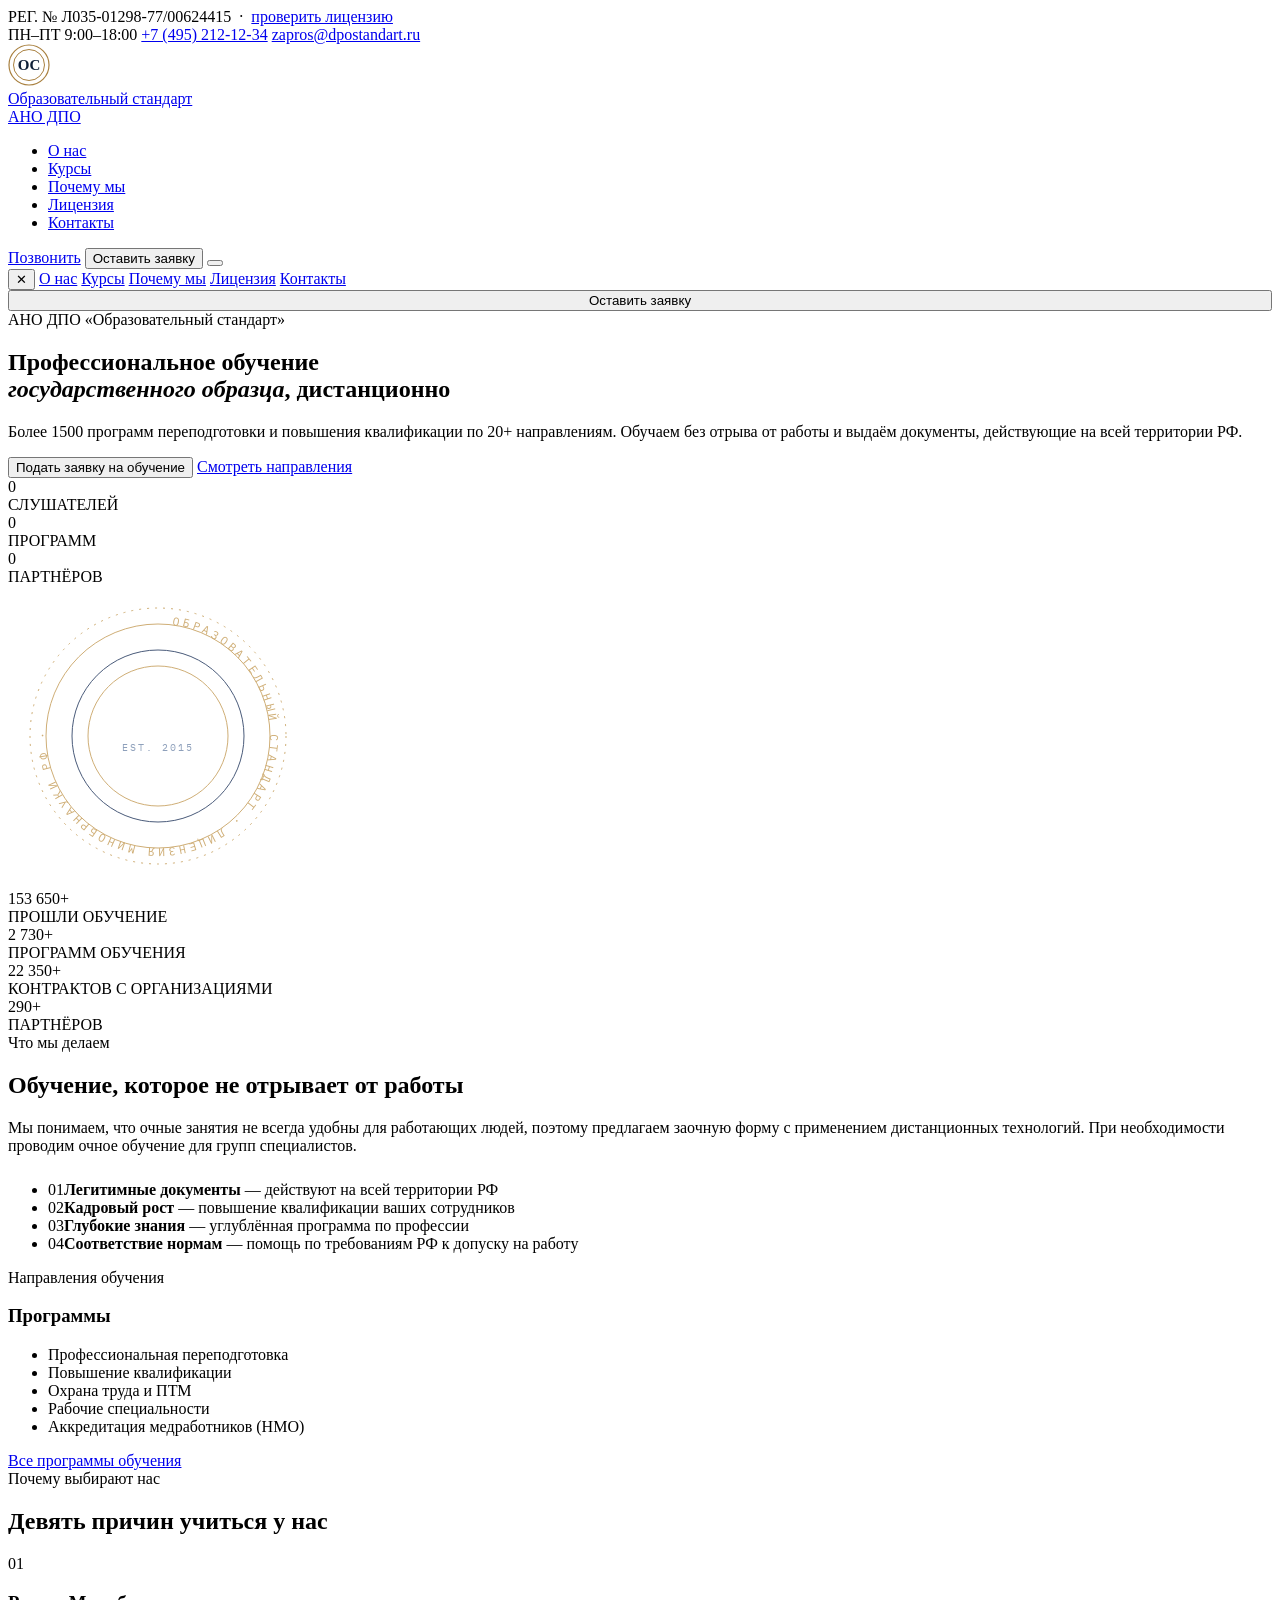
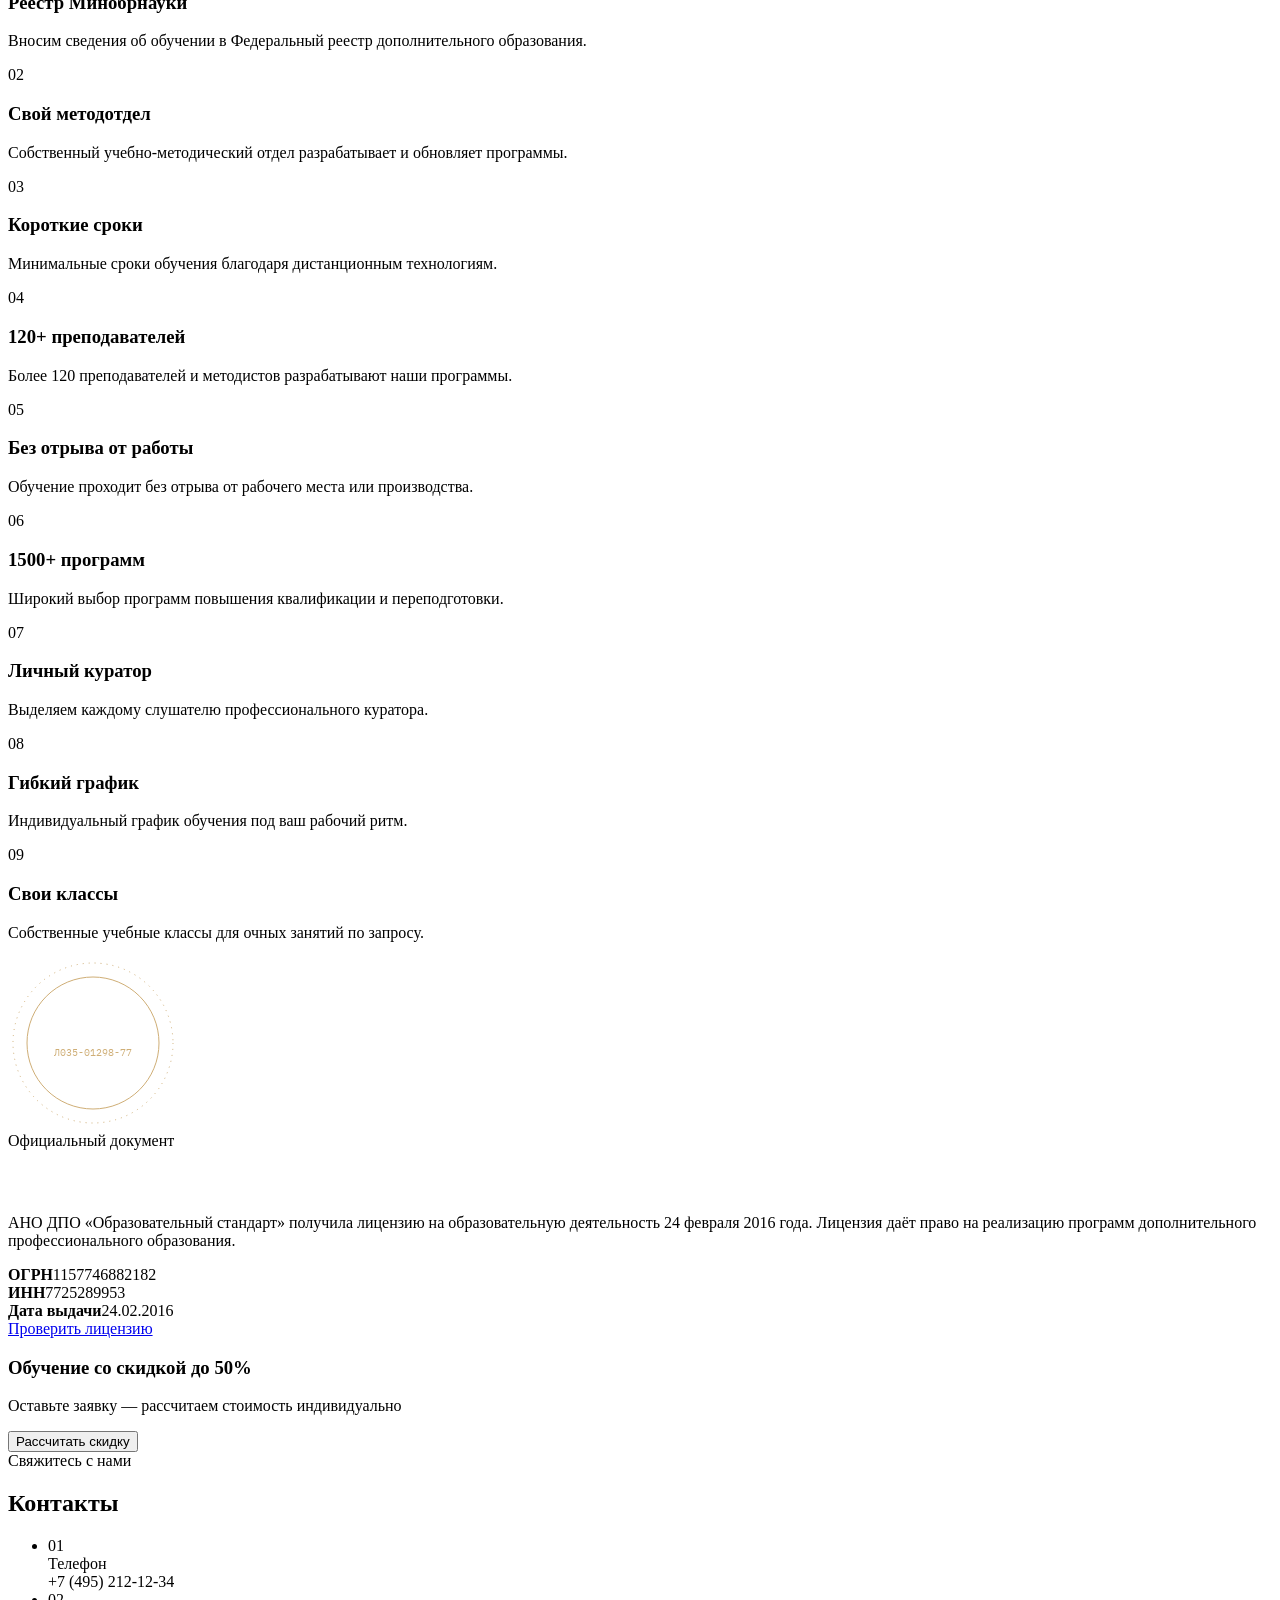
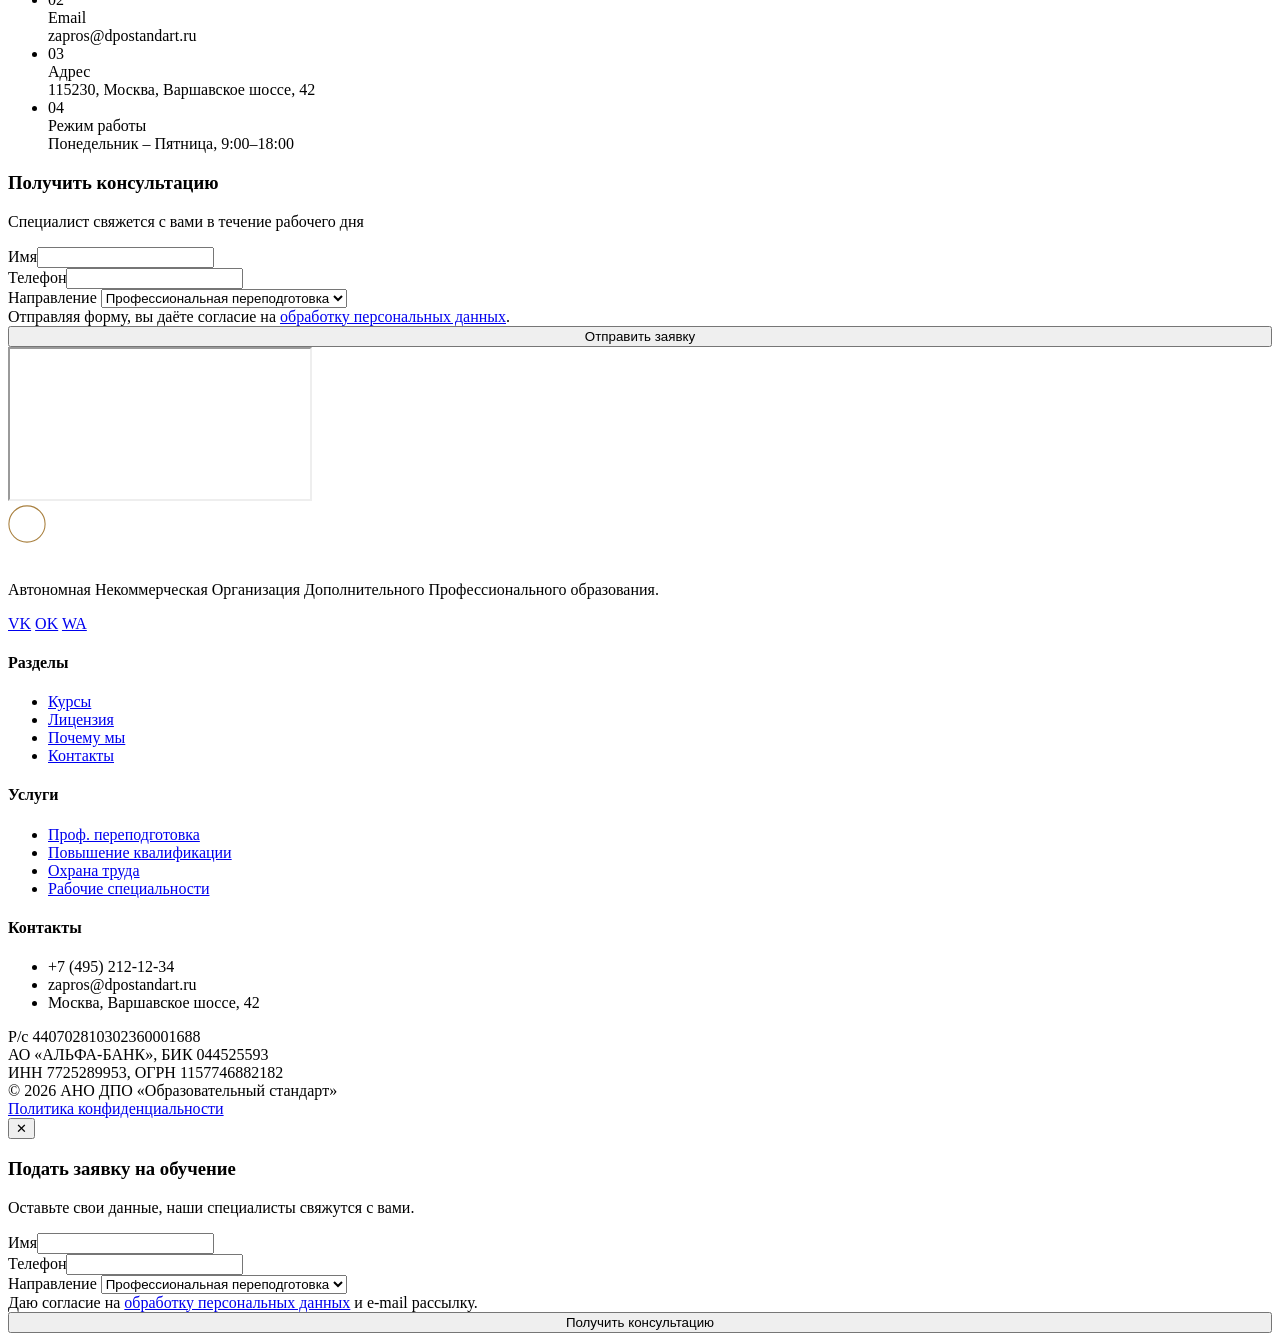
==== index.html @ c9ca4de6 "ну так на вайбике накидал" ====
<!DOCTYPE html>
<html lang="ru">
<head>
<meta charset="UTF-8">
<meta name="viewport" content="width=device-width, initial-scale=1.0">
<title>АНО ДПО «Образовательный стандарт» — дистанционное обучение</title>
<link rel="preconnect" href="https://fonts.googleapis.com">
<link rel="preconnect" href="https://fonts.gstatic.com" crossorigin>
<link href="https://fonts.googleapis.com/css2?family=Fraunces:opsz,wght@9..144,400;9..144,500;9..144,600;9..144,700&family=IBM+Plex+Sans:wght@400;500;600;700&family=IBM+Plex+Mono:wght@400;500&display=swap" rel="stylesheet">
<link rel="stylesheet" href="assets/css/style.css">
</head>
<body>

<div class="topbar">
  <div class="container">
    <div>РЕГ. № Л035-01298-77/00624415 &nbsp;·&nbsp; <a href="#license">проверить лицензию</a></div>
    <div class="contacts">
      <span>ПН–ПТ 9:00–18:00</span>
      <a href="tel:+74952121234">+7 (495) 212-12-34</a>
      <a href="mailto:zapros@dpostandart.ru">zapros@dpostandart.ru</a>
    </div>
  </div>
</div>

<header class="main" id="siteHeader">
  <div class="container">
    <a href="index.html" class="logo">
      <svg class="logo-mark" width="42" height="42" viewBox="0 0 42 42" fill="none">
        <circle cx="21" cy="21" r="20" stroke="#a9803f" stroke-width="1.2"/>
        <circle cx="21" cy="21" r="15.5" stroke="#a9803f" stroke-width="1"/>
        <text x="21" y="26" text-anchor="middle" font-family="Fraunces, serif" font-size="15" fill="#0f2038" font-weight="600">ОС</text>
      </svg>
      <div class="logo-text">
        <div class="name">Образовательный стандарт</div>
        <div class="sub">АНО ДПО</div>
      </div>
    </a>
    <nav class="primary">
      <ul>
        <li><a href="index.html#about">О нас</a></li>
        <li><a href="courses.html">Курсы</a></li>
        <li><a href="index.html#why">Почему мы</a></li>
        <li><a href="index.html#license">Лицензия</a></li>
        <li><a href="index.html#contacts">Контакты</a></li>
      </ul>
    </nav>
    <div class="cta">
      <a href="tel:+74952121234" class="btn btn-ghost btn-sm">Позвонить</a>
      <button class="btn btn-gold btn-sm" onclick="openModal()">Оставить заявку</button>
      <button class="burger" id="burger" aria-label="Открыть меню"><span></span></button>
    </div>
  </div>
</header>

<div class="scrim" id="scrim"></div>
<nav class="mobile-nav" id="mobileNav">
  <button class="mn-close" id="mnClose" aria-label="Закрыть меню">✕</button>
  <a href="index.html#about">О нас</a>
  <a href="courses.html">Курсы</a>
  <a href="index.html#why">Почему мы</a>
  <a href="index.html#license">Лицензия</a>
  <a href="index.html#contacts">Контакты</a>
  <button class="btn btn-gold mn-cta" onclick="openModal()" style="width:100%;">Оставить заявку</button>
</nav>

<section class="hero" id="top">
  <div class="hero-grid-lines"></div>
  <div class="container">
    <div class="reveal in">
      <span class="eyebrow" style="color:var(--gold-light);">АНО ДПО «Образовательный стандарт»</span>
      <h1>Профессиональное обучение<br><em>государственного образца</em>, дистанционно</h1>
      <p class="lead">Более 1500 программ переподготовки и повышения квалификации по 20+ направлениям. Обучаем без отрыва от работы и выдаём документы, действующие на всей территории РФ.</p>
      <div class="btn-row">
        <button class="btn btn-gold" onclick="openModal()">Подать заявку на обучение</button>
        <a href="courses.html" class="btn btn-outline">Смотреть направления</a>
      </div>
      <div class="hero-meta">
        <div><div class="n" data-count="153650">0</div><div class="l">СЛУШАТЕЛЕЙ</div></div>
        <div><div class="n" data-count="2730">0</div><div class="l">ПРОГРАММ</div></div>
        <div><div class="n" data-count="290">0</div><div class="l">ПАРТНЁРОВ</div></div>
      </div>
    </div>
    <div class="seal-wrap reveal d2 in">
      <svg width="300" height="300" viewBox="0 0 300 300" fill="none">
        <g class="seal-rotate" style="transform-origin:150px 150px;">
          <circle cx="150" cy="150" r="128" stroke="#cfae76" stroke-width="1" stroke-dasharray="2 6"/>
          <circle cx="150" cy="150" r="112" stroke="#cfae76" stroke-width="1"/>
          <path id="circlePath" d="M 150,38 A 112,112 0 1 1 149.9,38" fill="none"/>
          <text font-family="IBM Plex Mono, monospace" font-size="11.5" letter-spacing="3" fill="#cfae76">
            <textPath href="#circlePath" startOffset="2%">ОБРАЗОВАТЕЛЬНЫЙ СТАНДАРТ · ЛИЦЕНЗИЯ МИНОБРНАУКИ РФ ·</textPath>
          </text>
        </g>
        <circle cx="150" cy="150" r="86" stroke="#4a5b7a" stroke-width="1"/>
        <circle cx="150" cy="150" r="70" fill="rgba(255,255,255,0.03)" stroke="#cfae76" stroke-width="1"/>
        <text x="150" y="140" text-anchor="middle" font-family="Fraunces, serif" font-size="30" fill="#fff" font-weight="500">ОС</text>
        <text x="150" y="165" text-anchor="middle" font-family="IBM Plex Mono, monospace" font-size="10" letter-spacing="2" fill="#8ea0bb">EST. 2015</text>
      </svg>
    </div>
  </div>
</section>

<section class="stats">
  <div class="container">
    <div class="stat reveal in"><div class="num">153 650+</div><div class="label">ПРОШЛИ ОБУЧЕНИЕ</div></div>
    <div class="stat reveal d1 in"><div class="num">2 730+</div><div class="label">ПРОГРАММ ОБУЧЕНИЯ</div></div>
    <div class="stat reveal d2 in"><div class="num">22 350+</div><div class="label">КОНТРАКТОВ С ОРГАНИЗАЦИЯМИ</div></div>
    <div class="stat reveal d3 in"><div class="num">290+</div><div class="label">ПАРТНЁРОВ</div></div>
  </div>
</section>

<section id="about" class="bg-white">
  <div class="container about-grid">
    <div class="reveal">
      <span class="eyebrow">Что мы делаем</span>
      <h2>Обучение, которое не отрывает от работы</h2>
      <p style="margin-bottom:26px;">Мы понимаем, что очные занятия не всегда удобны для работающих людей, поэтому предлагаем заочную форму с применением дистанционных технологий. При необходимости проводим очное обучение для групп специалистов.</p>
      <ul class="clause-list">
        <li><span class="roman">01</span><span class="body"><b>Легитимные документы</b> — действуют на всей территории РФ</span></li>
        <li><span class="roman">02</span><span class="body"><b>Кадровый рост</b> — повышение квалификации ваших сотрудников</span></li>
        <li><span class="roman">03</span><span class="body"><b>Глубокие знания</b> — углублённая программа по профессии</span></li>
        <li><span class="roman">04</span><span class="body"><b>Соответствие нормам</b> — помощь по требованиям РФ к допуску на работу</span></li>
      </ul>
    </div>
    <div class="doc-panel reveal d2">
      <span class="eyebrow" style="color:var(--gold-light);">Направления обучения</span>
      <h3>Программы</h3>
      <ul>
        <li><span class="dot"></span>Профессиональная переподготовка</li>
        <li><span class="dot"></span>Повышение квалификации</li>
        <li><span class="dot"></span>Охрана труда и ПТМ</li>
        <li><span class="dot"></span>Рабочие специальности</li>
        <li><span class="dot"></span>Аккредитация медработников (НМО)</li>
      </ul>
      <a href="courses.html" class="btn btn-gold" style="margin-top:24px; width:100%;">Все программы обучения</a>
    </div>
  </div>
</section>

<section id="why">
  <div class="container">
    <div class="section-head center reveal">
      <span class="eyebrow">Почему выбирают нас</span>
      <h2>Девять причин учиться у нас</h2>
    </div>
    <div class="why-grid reveal">
      <div class="why-card"><span class="why-num">01</span><h3>Реестр Минобрнауки</h3><p>Вносим сведения об обучении в Федеральный реестр дополнительного образования.</p></div>
      <div class="why-card"><span class="why-num">02</span><h3>Свой методотдел</h3><p>Собственный учебно-методический отдел разрабатывает и обновляет программы.</p></div>
      <div class="why-card"><span class="why-num">03</span><h3>Короткие сроки</h3><p>Минимальные сроки обучения благодаря дистанционным технологиям.</p></div>
      <div class="why-card"><span class="why-num">04</span><h3>120+ преподавателей</h3><p>Более 120 преподавателей и методистов разрабатывают наши программы.</p></div>
      <div class="why-card"><span class="why-num">05</span><h3>Без отрыва от работы</h3><p>Обучение проходит без отрыва от рабочего места или производства.</p></div>
      <div class="why-card"><span class="why-num">06</span><h3>1500+ программ</h3><p>Широкий выбор программ повышения квалификации и переподготовки.</p></div>
      <div class="why-card"><span class="why-num">07</span><h3>Личный куратор</h3><p>Выделяем каждому слушателю профессионального куратора.</p></div>
      <div class="why-card"><span class="why-num">08</span><h3>Гибкий график</h3><p>Индивидуальный график обучения под ваш рабочий ритм.</p></div>
      <div class="why-card"><span class="why-num">09</span><h3>Свои классы</h3><p>Собственные учебные классы для очных занятий по запросу.</p></div>
    </div>
  </div>
</section>

<section id="license" class="bg-white">
  <div class="container">
    <div class="license reveal">
      <div class="seal-box">
        <svg width="170" height="170" viewBox="0 0 170 170" fill="none">
          <circle cx="85" cy="85" r="80" stroke="#cfae76" stroke-width="1" stroke-dasharray="1 5"/>
          <circle cx="85" cy="85" r="66" stroke="#cfae76" stroke-width="1"/>
          <text x="85" y="78" text-anchor="middle" font-family="Fraunces, serif" font-size="15" fill="#fff" font-weight="600">ЛИЦЕНЗИЯ</text>
          <text x="85" y="98" text-anchor="middle" font-family="IBM Plex Mono, monospace" font-size="10" fill="#cfae76">Л035-01298-77</text>
        </svg>
      </div>
      <div class="content">
        <span class="eyebrow" style="color:var(--gold-light);">Официальный документ</span>
        <h3 style="color:#fff; margin-bottom:14px; font-size:22px;">Лицензия на образовательную деятельность</h3>
        <p>АНО ДПО «Образовательный стандарт» получила лицензию на образовательную деятельность 24 февраля 2016 года. Лицензия даёт право на реализацию программ дополнительного профессионального образования.</p>
        <div class="meta-row">
          <div><b>ОГРН</b>1157746882182</div>
          <div><b>ИНН</b>7725289953</div>
          <div><b>Дата выдачи</b>24.02.2016</div>
        </div>
        <a href="https://islod.obrnadzor.gov.ru/rlic/details/6f1afa6c-57e4-0ff2-07a7-035ccf751e26/" target="_blank" class="btn btn-gold">Проверить лицензию</a>
      </div>
    </div>
  </div>
</section>

<section class="cta-band" style="padding:0;">
  <div class="container reveal">
    <div>
      <h3>Обучение со скидкой до 50%</h3>
      <p>Оставьте заявку — рассчитаем стоимость индивидуально</p>
    </div>
    <button class="btn btn-gold" onclick="openModal()">Рассчитать скидку</button>
  </div>
</section>

<section id="contacts">
  <div class="container">
    <div class="section-head reveal">
      <span class="eyebrow">Свяжитесь с нами</span>
      <h2>Контакты</h2>
    </div>
    <div class="contact-grid">
      <div class="reveal">
        <ul class="contact-list">
          <li><div class="ic">01</div><div><div class="t">Телефон</div><div class="v">+7 (495) 212-12-34</div></div></li>
          <li><div class="ic">02</div><div><div class="t">Email</div><div class="v">zapros@dpostandart.ru</div></div></li>
          <li><div class="ic">03</div><div><div class="t">Адрес</div><div class="v">115230, Москва, Варшавское шоссе, 42</div></div></li>
          <li><div class="ic">04</div><div><div class="t">Режим работы</div><div class="v">Понедельник – Пятница, 9:00–18:00</div></div></li>
        </ul>
        <div class="form-card">
          <h3>Получить консультацию</h3>
          <p>Специалист свяжется с вами в течение рабочего дня</p>
          <form onsubmit="event.preventDefault(); alert('Заявка отправлена. Мы свяжемся с вами в ближайшее время!'); this.reset();">
            <div class="field"><label>Имя</label><input type="text" required></div>
            <div class="field"><label>Телефон</label><input type="tel" required></div>
            <div class="field"><label>Направление</label>
              <select>
                <option>Профессиональная переподготовка</option>
                <option>Повышение квалификации</option>
                <option>НМО</option>
                <option>Охрана труда и ПТМ</option>
                <option>Рабочие специальности</option>
                <option>Иное</option>
              </select>
            </div>
            <div class="consent">Отправляя форму, вы даёте согласие на <a href="#">обработку персональных данных</a>.</div>
            <button type="submit" class="btn btn-gold" style="width:100%;">Отправить заявку</button>
          </form>
        </div>
      </div>
      <div class="map-box reveal d2">
        <iframe src="https://yandex.ru/map-widget/v1/?z=12&ol=biz&oid=84021725956" loading="lazy"></iframe>
      </div>
    </div>
  </div>
</section>

<footer>
  <div class="container">
    <div class="footer-grid">
      <div class="footer-brand">
        <div class="logo">
          <svg width="38" height="38" viewBox="0 0 42 42" fill="none">
            <circle cx="21" cy="21" r="20" stroke="#a9803f" stroke-width="1.2"/>
            <text x="21" y="26" text-anchor="middle" font-family="Fraunces, serif" font-size="15" fill="#fff" font-weight="600">ОС</text>
          </svg>
          <div class="logo-text"><div class="name" style="color:#fff;">Образовательный стандарт</div></div>
        </div>
        <p>Автономная Некоммерческая Организация Дополнительного Профессионального образования.</p>
        <div class="socials">
          <a href="#" title="ВКонтакте">VK</a>
          <a href="#" title="Одноклассники">OK</a>
          <a href="#" title="WhatsApp">WA</a>
        </div>
      </div>
      <div>
        <h4>Разделы</h4>
        <ul>
          <li><a href="courses.html">Курсы</a></li>
          <li><a href="index.html#license">Лицензия</a></li>
          <li><a href="index.html#why">Почему мы</a></li>
          <li><a href="index.html#contacts">Контакты</a></li>
        </ul>
      </div>
      <div>
        <h4>Услуги</h4>
        <ul>
          <li><a href="courses.html">Проф. переподготовка</a></li>
          <li><a href="courses.html">Повышение квалификации</a></li>
          <li><a href="courses.html">Охрана труда</a></li>
          <li><a href="courses.html">Рабочие специальности</a></li>
        </ul>
      </div>
      <div>
        <h4>Контакты</h4>
        <ul>
          <li>+7 (495) 212-12-34</li>
          <li>zapros@dpostandart.ru</li>
          <li>Москва, Варшавское шоссе, 42</li>
        </ul>
        <div class="footer-legal">Р/с 440702810302360001688<br>АО «АЛЬФА-БАНК», БИК 044525593<br>ИНН 7725289953, ОГРН 1157746882182</div>
      </div>
    </div>
    <div class="footer-bottom">
      <div>© 2026 АНО ДПО «Образовательный стандарт»</div>
      <div><a href="#">Политика конфиденциальности</a></div>
    </div>
  </div>
</footer>

<div class="modal-overlay" id="modalOverlay">
  <div class="modal">
    <button class="close" onclick="closeModal()">✕</button>
    <h3>Подать заявку на обучение</h3>
    <p class="desc">Оставьте свои данные, наши специалисты свяжутся с вами.</p>
    <form onsubmit="event.preventDefault(); alert('Спасибо! Заявка отправлена.'); closeModal(); this.reset();">
      <div class="field"><label>Имя</label><input type="text" required></div>
      <div class="field"><label>Телефон</label><input type="tel" required></div>
      <div class="field"><label>Направление</label>
        <select>
          <option>Профессиональная переподготовка</option>
          <option>Повышение квалификации</option>
          <option>НМО</option>
          <option>Охрана труда и ПТМ</option>
          <option>Рабочие специальности</option>
          <option>Иное</option>
        </select>
      </div>
      <div class="consent">Даю согласие на <a href="#">обработку персональных данных</a> и e-mail рассылку.</div>
      <button type="submit" class="btn btn-gold" style="width:100%;">Получить консультацию</button>
    </form>
  </div>
</div>

<script src="assets/js/main.js"></script>
</body>
</html>
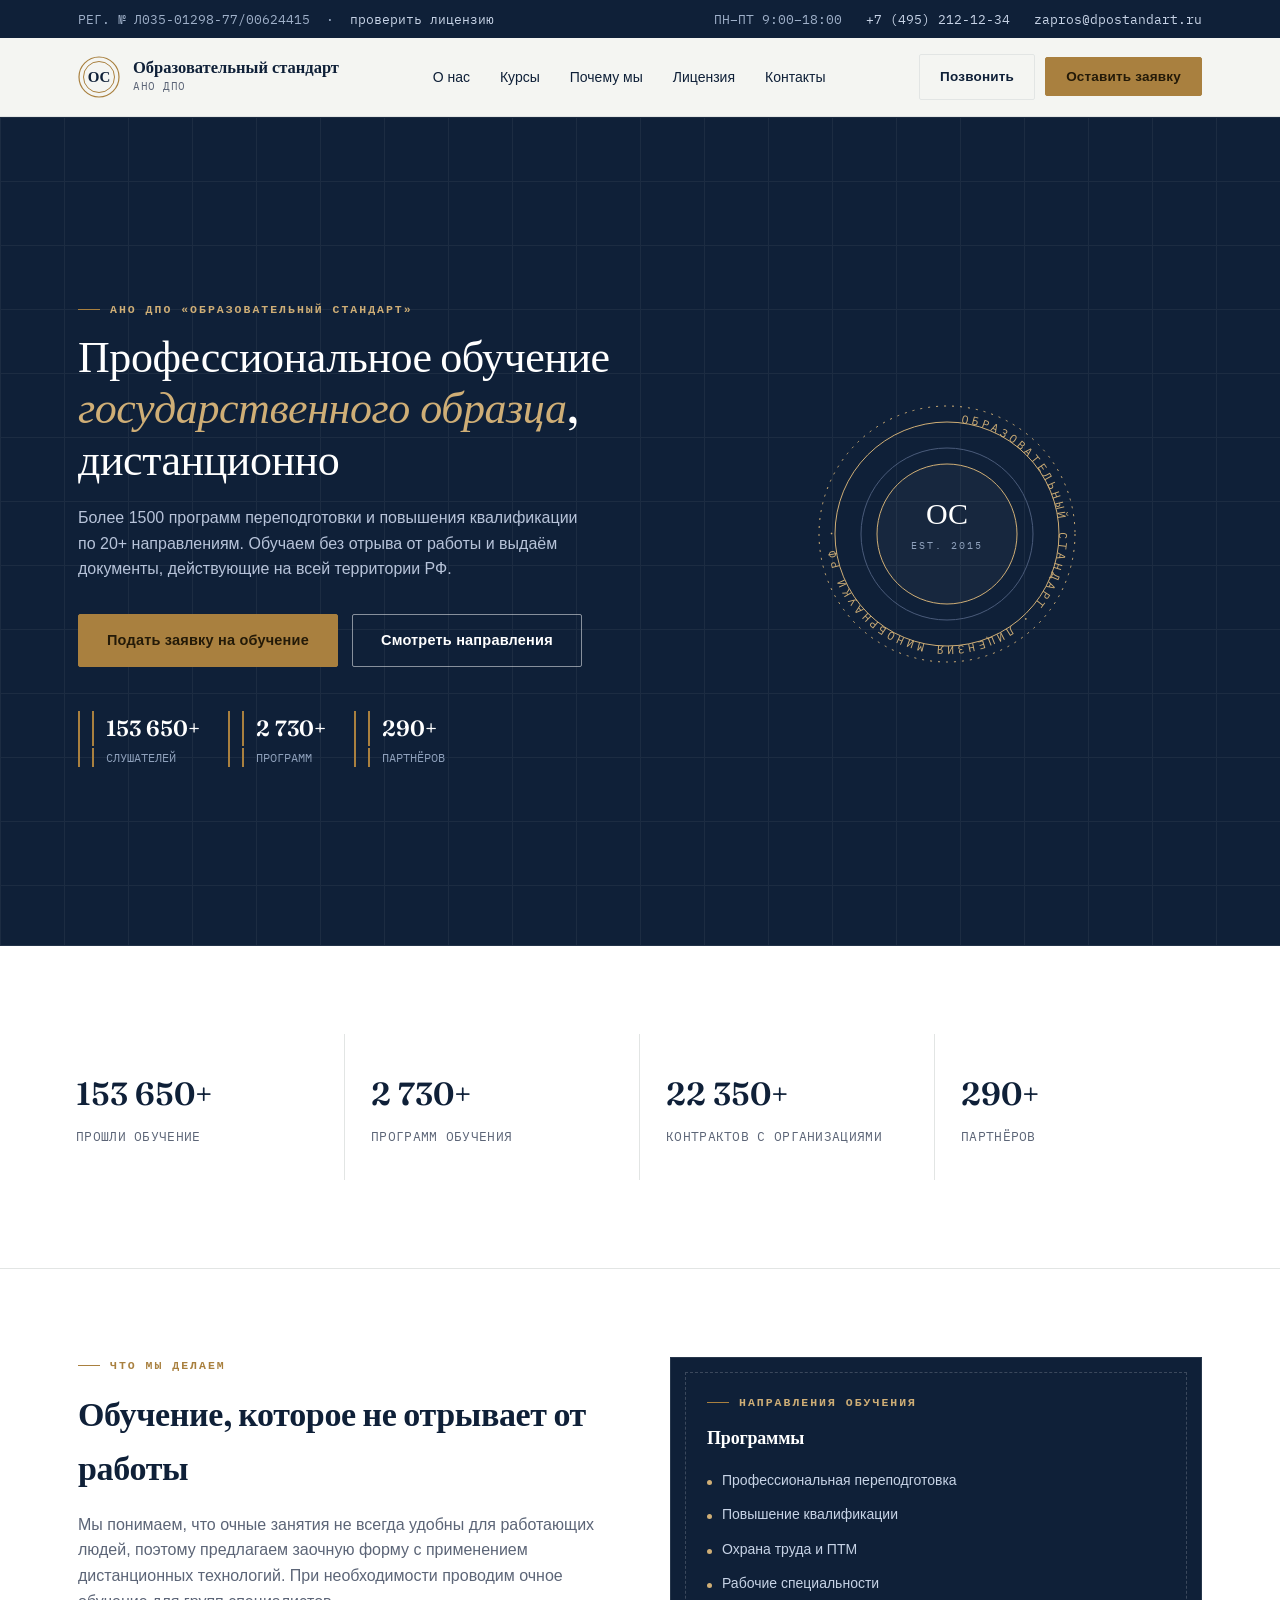
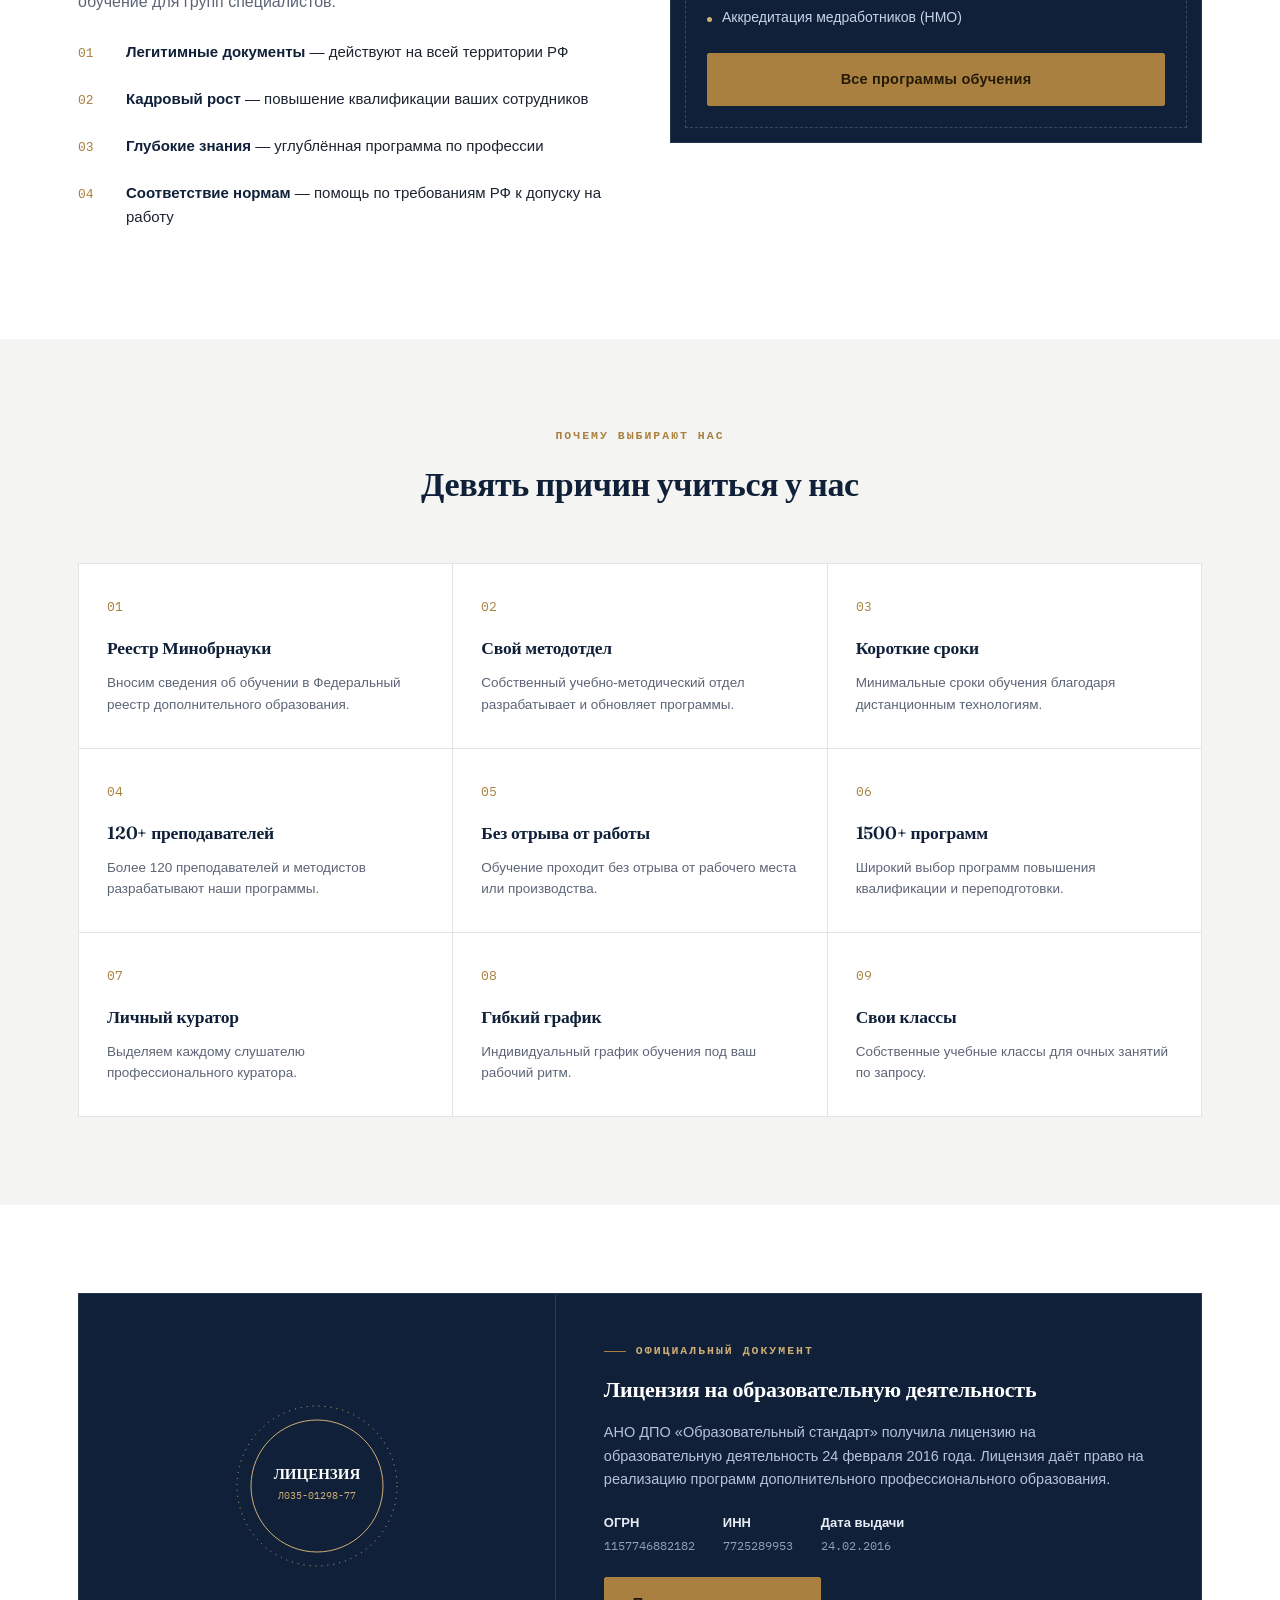
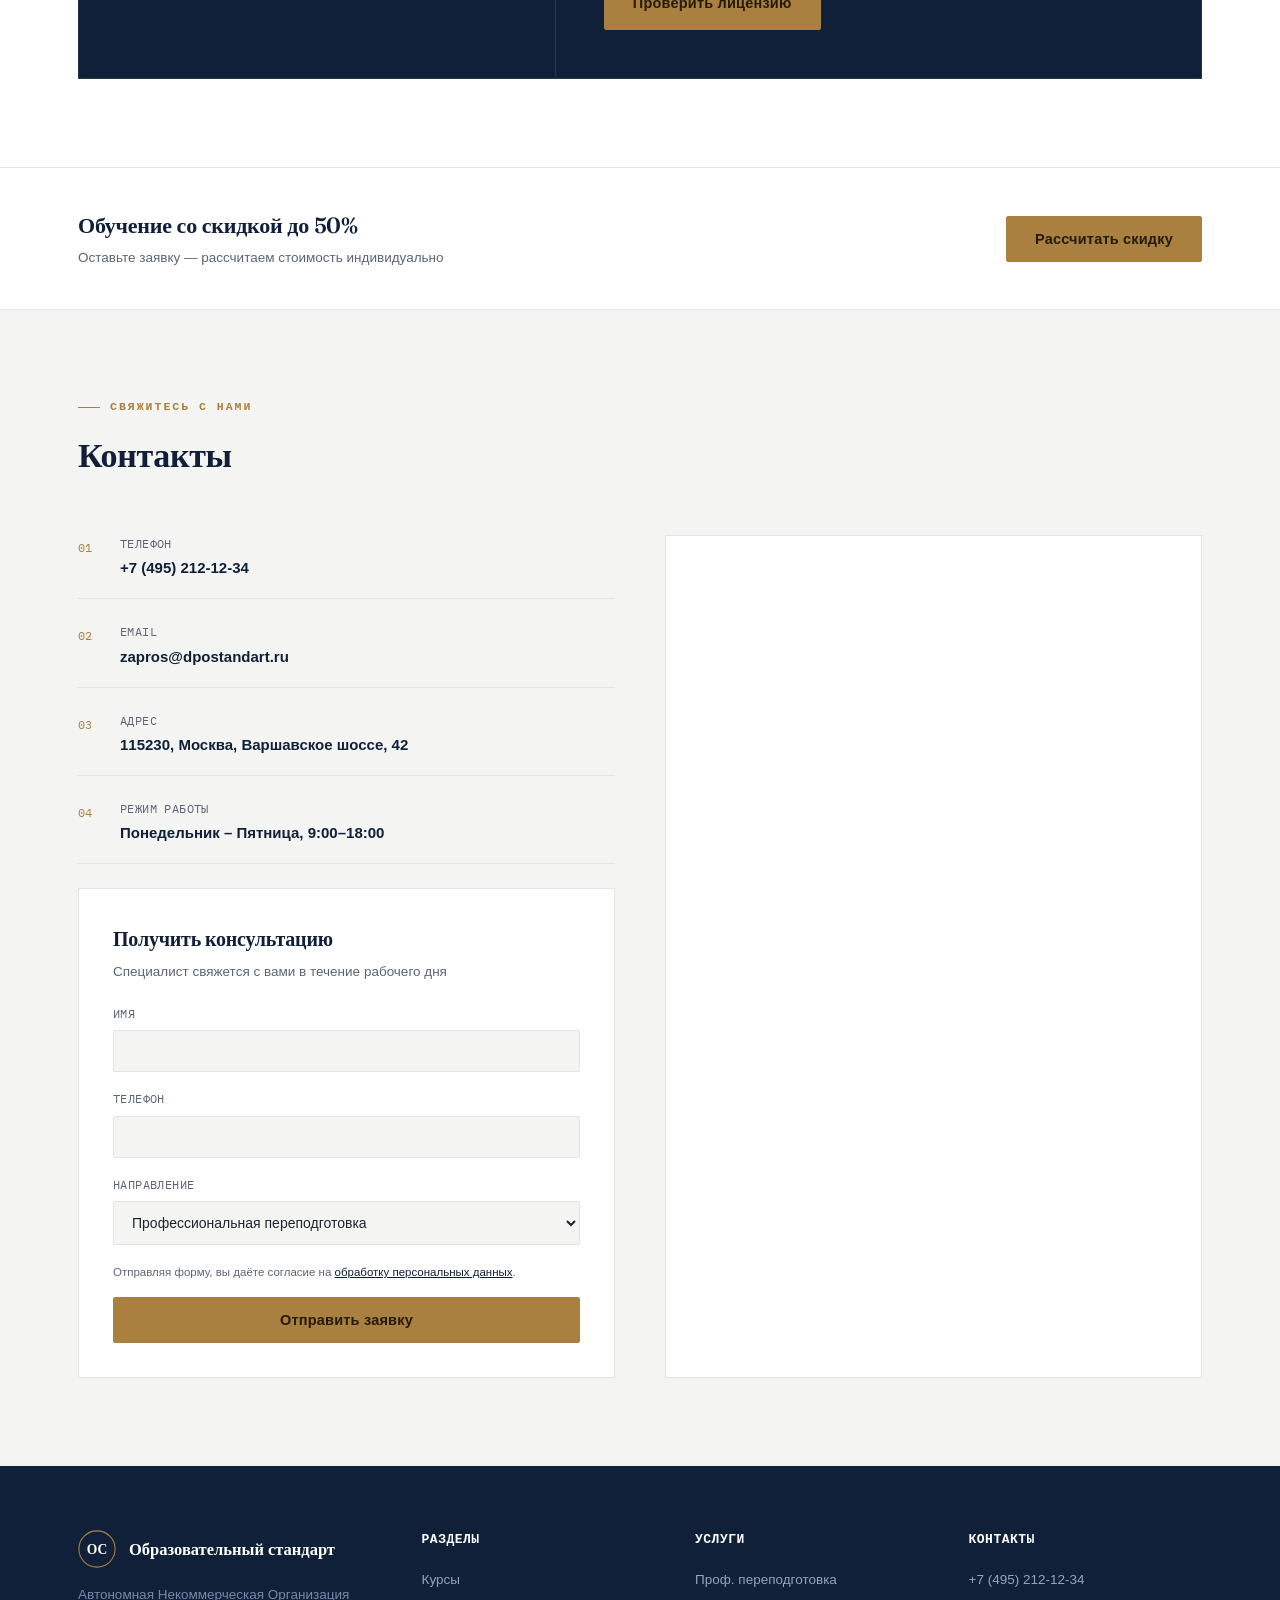
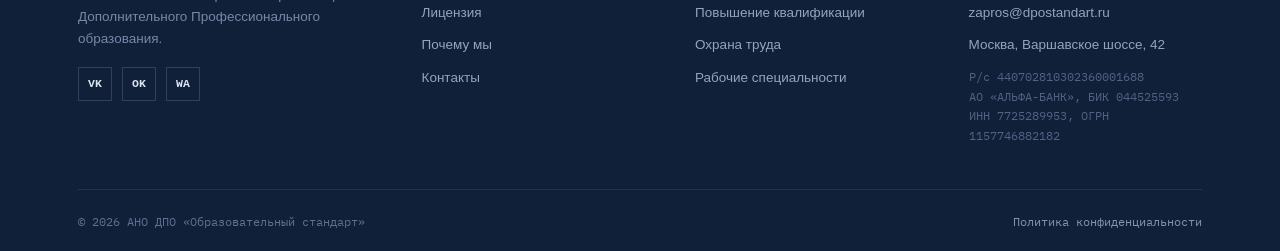
==== commit 990e13b5: "путь поправил" ====
--- a/index.html
+++ b/index.html
@@ -7,7 +7,7 @@
 <link rel="preconnect" href="https://fonts.googleapis.com">
 <link rel="preconnect" href="https://fonts.gstatic.com" crossorigin>
 <link href="https://fonts.googleapis.com/css2?family=Fraunces:opsz,wght@9..144,400;9..144,500;9..144,600;9..144,700&family=IBM+Plex+Sans:wght@400;500;600;700&family=IBM+Plex+Mono:wght@400;500&display=swap" rel="stylesheet">
-<link rel="stylesheet" href="assets/css/style.css">
+<link rel="stylesheet" href="css/style.css">
 </head>
 <body>
 
@@ -311,6 +311,6 @@
   </div>
 </div>
 
-<script src="assets/js/main.js"></script>
+<script src="js/main.js"></script>
 </body>
 </html>
--- a/css/style.css
+++ b/css/style.css
@@ -0,0 +1,310 @@
+
+:root{
+  --ink:#0f2038;
+  --ink-2:#182f52;
+  --paper:#f4f5f2;
+  --paper-2:#ffffff;
+  --gold:#a9803f;
+  --gold-light:#cfae76;
+  --wax:#7c2f2f;
+  --text:#1b2430;
+  --muted:#5c6577;
+  --line:#e2e5e4;
+  --radius:4px;
+}
+*{box-sizing:border-box;margin:0;padding:0;}
+html{scroll-behavior:smooth;}
+body{
+  font-family:'IBM Plex Sans', Arial, sans-serif;
+  color:var(--text);
+  background:var(--paper);
+  line-height:1.6;
+  -webkit-font-smoothing:antialiased;
+}
+a{text-decoration:none;color:inherit;}
+ul{list-style:none;}
+img{max-width:100%;display:block;}
+.mono{font-family:'IBM Plex Mono', monospace;}
+.container{width:100%; max-width:1180px; margin:0 auto; padding:0 28px;}
+.serif{font-family:'Fraunces', serif;}
+h1,h2,h3{font-family:'Fraunces', serif; font-weight:600; color:var(--ink); letter-spacing:-.01em;}
+h2{font-size:34px; margin-bottom:16px;}
+h3{font-size:20px;}
+p{color:var(--muted);}
+
+/* reveal-on-scroll */
+.reveal{opacity:0; transform:translateY(22px); transition:opacity .7s ease, transform .7s ease;}
+.reveal.in{opacity:1; transform:translateY(0);}
+.reveal.d1{transition-delay:.08s;}
+.reveal.d2{transition-delay:.16s;}
+.reveal.d3{transition-delay:.24s;}
+@media (prefers-reduced-motion: reduce){
+  .reveal{opacity:1; transform:none; transition:none;}
+  .seal-rotate{animation:none !important;}
+}
+
+.btn{
+  display:inline-flex; align-items:center; justify-content:center; gap:8px;
+  background:var(--ink); color:#fff;
+  font-weight:600; padding:14px 28px; border-radius:2px;
+  border:1px solid var(--ink); cursor:pointer; font-size:14.5px;
+  letter-spacing:.2px; transition:background .25s, transform .2s, box-shadow .25s;
+  font-family:'IBM Plex Sans', sans-serif;
+}
+.btn:hover{background:var(--ink-2); transform:translateY(-2px); box-shadow:0 10px 24px rgba(15,32,56,.22);}
+.btn-gold{background:var(--gold); border-color:var(--gold); color:#241a08;}
+.btn-gold:hover{background:#93702f; box-shadow:0 10px 24px rgba(169,128,63,.3);}
+.btn-outline{background:transparent; border:1px solid rgba(255,255,255,.5); color:#fff;}
+.btn-outline:hover{background:rgba(255,255,255,.08); border-color:#fff;}
+.btn-ghost{background:transparent; border:1px solid var(--line); color:var(--ink);}
+.btn-ghost:hover{border-color:var(--ink); background:var(--paper-2);}
+
+.eyebrow{
+  color:var(--gold); font-weight:600; letter-spacing:2px; font-size:11.5px;
+  text-transform:uppercase; margin-bottom:12px; display:flex; align-items:center; gap:10px;
+  font-family:'IBM Plex Mono', monospace;
+}
+.eyebrow::before{content:""; width:22px; height:1px; background:var(--gold);}
+
+/* ===== TOPBAR ===== */
+.topbar{background:var(--ink); color:#9fb0c9; font-size:12.5px; font-family:'IBM Plex Mono', monospace;}
+.topbar .container{display:flex; align-items:center; justify-content:space-between; padding:9px 28px; flex-wrap:wrap; gap:8px;}
+.topbar a{color:#c7d3e6;}
+.topbar .contacts{display:flex; gap:24px; align-items:center; flex-wrap:wrap;}
+
+/* ===== HEADER ===== */
+header.main{background:rgba(244,245,242,.94); backdrop-filter:blur(10px); border-bottom:1px solid var(--line); position:sticky; top:0; z-index:80; transition:box-shadow .3s;}
+header.main.scrolled{box-shadow:0 6px 24px rgba(15,32,56,.08);}
+header.main .container{display:flex; align-items:center; justify-content:space-between; padding:16px 28px; gap:20px; flex-wrap:wrap;}
+.logo{display:flex; align-items:center; gap:13px;}
+.logo-mark{flex-shrink:0;}
+.logo-text .name{font-family:'Fraunces', serif; font-weight:600; color:var(--ink); font-size:16.5px; line-height:1.2;}
+.logo-text .sub{font-size:11px; color:var(--muted); font-family:'IBM Plex Mono', monospace; letter-spacing:.5px;}
+nav.primary ul{display:flex; gap:30px; flex-wrap:wrap;}
+nav.primary a{font-weight:500; font-size:14px; color:var(--ink); padding:6px 0; position:relative;}
+nav.primary a::after{content:""; position:absolute; left:0; right:0; bottom:0; height:1.5px; background:var(--gold); transform:scaleX(0); transform-origin:right; transition:transform .3s;}
+nav.primary a:hover::after, nav.primary a.active::after{transform:scaleX(1); transform-origin:left;}
+nav.primary a.active{color:var(--gold);}
+header .cta{display:flex; gap:10px; align-items:center;}
+.btn-sm{padding:11px 20px; font-size:13.5px;}
+
+/* burger */
+.burger{
+  display:none; width:40px; height:40px; border:1px solid var(--line); background:var(--paper-2);
+  align-items:center; justify-content:center; cursor:pointer; flex-shrink:0;
+}
+.burger span, .burger span::before, .burger span::after{
+  content:""; display:block; width:18px; height:1.5px; background:var(--ink); position:relative; transition:transform .25s, opacity .25s;
+}
+.burger span::before{position:absolute; top:-6px;}
+.burger span::after{position:absolute; top:6px;}
+.burger.open span{background:transparent;}
+.burger.open span::before{transform:translateY(6px) rotate(45deg);}
+.burger.open span::after{transform:translateY(-6px) rotate(-45deg);}
+
+.mobile-nav{
+  display:none; position:fixed; top:0; right:0; bottom:0; width:min(320px,86%);
+  background:var(--ink); z-index:120; padding:90px 32px 32px; transform:translateX(100%);
+  transition:transform .35s ease; flex-direction:column; gap:4px;
+}
+.mobile-nav.open{transform:translateX(0);}
+.mobile-nav a{color:#dbe4f0; font-size:16px; padding:14px 0; border-bottom:1px solid rgba(255,255,255,.08); font-family:'Fraunces',serif;}
+.mobile-nav .mn-close{position:absolute; top:22px; right:22px; width:38px; height:38px; border:1px solid rgba(255,255,255,.2); display:flex; align-items:center; justify-content:center; color:#fff; cursor:pointer; background:none;}
+.mobile-nav .mn-cta{margin-top:22px;}
+.scrim{display:none; position:fixed; inset:0; background:rgba(15,32,56,.5); z-index:110; opacity:0; transition:opacity .3s;}
+.scrim.open{display:block; opacity:1;}
+
+/* ===== HERO ===== */
+.hero{background:var(--ink); color:#fff; position:relative; overflow:hidden; border-bottom:1px solid rgba(255,255,255,.08);}
+.hero-grid-lines{position:absolute; inset:0; opacity:.05; background-image:linear-gradient(#fff 1px, transparent 1px), linear-gradient(90deg, #fff 1px, transparent 1px); background-size:64px 64px;}
+.hero .container{position:relative; z-index:2; padding:96px 28px 90px; display:grid; grid-template-columns:1.05fr .95fr; gap:50px; align-items:center;}
+.hero h1{color:#fff; font-size:44px; line-height:1.16; margin-bottom:20px; font-weight:500;}
+.hero h1 em{font-style:italic; color:var(--gold-light);}
+.hero p.lead{color:#b7c3d9; font-size:16px; max-width:500px; margin-bottom:32px;}
+.hero .btn-row{display:flex; gap:14px; flex-wrap:wrap;}
+.hero-meta{display:flex; gap:28px; margin-top:44px; flex-wrap:wrap;}
+.hero-meta div{border-left:2px solid var(--gold); padding-left:12px;}
+.hero-meta .n{font-family:'Fraunces', serif; font-size:22px; color:#fff; font-weight:600;}
+.hero-meta .l{font-size:12px; color:#8ea0bb; font-family:'IBM Plex Mono', monospace; margin-top:2px;}
+
+.page-hero{background:var(--ink); color:#fff; position:relative; overflow:hidden; border-bottom:1px solid rgba(255,255,255,.08);}
+.page-hero .container{position:relative; z-index:2; padding:64px 28px 56px;}
+.page-hero h1{color:#fff; font-size:36px; margin-bottom:14px;}
+.page-hero p{color:#b7c3d9; max-width:560px; font-size:15.5px;}
+.breadcrumb{font-family:'IBM Plex Mono', monospace; font-size:12px; color:#8ea0bb; margin-bottom:18px;}
+.breadcrumb a{color:#c7d3e6;}
+.breadcrumb a:hover{color:var(--gold-light);}
+
+/* seal graphic */
+.seal-wrap{display:flex; justify-content:center; align-items:center; position:relative;}
+.seal-rotate{animation:spin 40s linear infinite;}
+@keyframes spin{to{transform:rotate(360deg);}}
+
+/* ===== STATS ===== */
+.stats{background:var(--paper-2); border-bottom:1px solid var(--line);}
+.stats .container{display:grid; grid-template-columns:repeat(4,1fr); padding:0;}
+.stat{text-align:left; padding:34px 26px; border-right:1px solid var(--line);}
+.stat:last-child{border-right:none;}
+.stat .num{font-family:'Fraunces', serif; font-size:32px; font-weight:600; color:var(--ink);}
+.stat .label{font-size:12.5px; color:var(--muted); margin-top:6px; font-family:'IBM Plex Mono', monospace; letter-spacing:.3px;}
+
+section{padding:88px 0;}
+.section-head{max-width:620px; margin-bottom:52px;}
+.section-head.center{margin-left:auto; margin-right:auto; text-align:center;}
+.section-head.center .eyebrow{justify-content:center;}
+.section-head.center .eyebrow::before{display:none;}
+.bg-white{background:var(--paper-2);}
+
+/* ===== ABOUT ===== */
+.about-grid{display:grid; grid-template-columns:1fr 1fr; gap:60px; align-items:start;}
+.clause-list li{display:grid; grid-template-columns:34px 1fr; gap:14px; margin-bottom:22px; align-items:baseline;}
+.clause-list .roman{font-family:'IBM Plex Mono', monospace; color:var(--gold); font-weight:500; font-size:13px;}
+.clause-list .body{color:var(--text); font-size:15px;}
+.clause-list .body b{color:var(--ink);}
+
+.doc-panel{background:var(--ink); color:#fff; padding:36px; position:relative; border:1px solid rgba(255,255,255,.1);}
+.doc-panel::before{content:""; position:absolute; top:14px; left:14px; right:14px; bottom:14px; border:1px dashed rgba(255,255,255,.18); pointer-events:none;}
+.doc-panel h3{color:#fff; margin-bottom:16px; font-size:18px;}
+.doc-panel ul{display:flex; flex-direction:column; gap:12px;}
+.doc-panel li{font-size:14px; color:#c7d3e6; display:flex; gap:10px; align-items:baseline;}
+.doc-panel li .dot{width:5px; height:5px; background:var(--gold-light); flex-shrink:0; margin-top:6px; border-radius:50%;}
+
+/* ===== WHY US ===== */
+.why-grid{display:grid; grid-template-columns:repeat(3,1fr); gap:1px; background:var(--line); border:1px solid var(--line);}
+.why-card{background:var(--paper-2); padding:32px 28px; transition:background .3s;}
+.why-card:hover{background:#fbf9f4;}
+.why-num{font-family:'IBM Plex Mono', monospace; color:var(--gold); font-size:12.5px; margin-bottom:18px; display:block;}
+.why-card h3{font-size:17.5px; margin-bottom:10px;}
+.why-card p{font-size:13.5px;}
+
+/* ===== LICENSE ===== */
+.license{background:var(--ink); color:#fff; position:relative; display:grid; grid-template-columns:.85fr 1.15fr; border:1px solid rgba(255,255,255,.1);}
+.license .seal-box{display:flex; align-items:center; justify-content:center; padding:50px; border-right:1px solid rgba(255,255,255,.12); position:relative;}
+.license .content{padding:48px;}
+.license .content p{color:#b7c3d9; font-size:14.5px; margin-bottom:14px;}
+.license .meta-row{display:flex; gap:28px; flex-wrap:wrap; margin:22px 0; font-family:'IBM Plex Mono', monospace; font-size:12px; color:#8ea0bb;}
+.license .meta-row div b{display:block; color:#e7ecf4; font-size:13px; margin-bottom:2px; font-family:'IBM Plex Sans',sans-serif;}
+
+/* ===== CTA BAND ===== */
+.cta-band{background:var(--paper-2); border-top:1px solid var(--line); border-bottom:1px solid var(--line);}
+.cta-band .container{display:flex; align-items:center; justify-content:space-between; padding:40px 28px; flex-wrap:wrap; gap:18px;}
+.cta-band h3{font-size:22px; margin:0;}
+.cta-band p{font-size:13.5px; margin-top:4px;}
+
+/* ===== CONTACT ===== */
+.contact-grid{display:grid; grid-template-columns:1fr 1fr; gap:50px;}
+.contact-list li{display:flex; gap:16px; margin-bottom:24px; align-items:flex-start; border-bottom:1px solid var(--line); padding-bottom:18px;}
+.contact-list .ic{font-family:'IBM Plex Mono', monospace; color:var(--gold); font-size:12px; width:26px; flex-shrink:0; padding-top:3px;}
+.contact-list .t{font-size:11.5px; color:var(--muted); font-family:'IBM Plex Mono', monospace; letter-spacing:.4px; text-transform:uppercase;}
+.contact-list .v{font-weight:600; color:var(--ink); font-size:15px; margin-top:3px;}
+.map-box{overflow:hidden; min-height:280px; background:var(--paper-2); border:1px solid var(--line);}
+.map-box iframe{width:100%; height:100%; min-height:280px; border:0; filter:grayscale(.25) contrast(1.05);}
+
+.form-card{background:var(--paper-2); border:1px solid var(--line); padding:34px;}
+.form-card h3{margin-bottom:6px;}
+.form-card > p{font-size:13.5px; margin-bottom:22px;}
+.field{margin-bottom:18px; position:relative;}
+.field label{display:block; font-size:11.5px; color:var(--muted); margin-bottom:7px; font-family:'IBM Plex Mono', monospace; letter-spacing:.4px; text-transform:uppercase;}
+.field input, .field select, .field textarea{
+  width:100%; padding:12px 14px; border:1px solid var(--line); border-radius:2px; background:var(--paper);
+  font-size:14px; font-family:'IBM Plex Sans', sans-serif; color:var(--text); transition:border-color .2s, background .2s;
+}
+.field input:focus, .field select:focus, .field textarea:focus{outline:none; border-color:var(--gold); background:#fff;}
+.field textarea{resize:vertical; min-height:80px;}
+.consent{font-size:11.5px; color:var(--muted); margin:16px 0; line-height:1.6;}
+.consent a{color:var(--ink); text-decoration:underline;}
+
+/* ===== FOOTER ===== */
+footer{background:var(--ink); color:#93a4c0; padding-top:64px;}
+.footer-grid{display:grid; grid-template-columns:1.3fr 1fr 1fr 1fr; gap:40px; padding-bottom:44px; border-bottom:1px solid rgba(255,255,255,.08);}
+.footer-grid h4{color:#fff; font-size:13px; margin-bottom:18px; font-family:'IBM Plex Mono', monospace; letter-spacing:.5px; text-transform:uppercase;}
+.footer-grid li{margin-bottom:11px; font-size:13.5px;}
+.footer-grid a:hover{color:#fff;}
+.footer-brand p{font-size:13.5px; margin-top:16px; color:#7688a8;}
+.socials{display:flex; gap:10px; margin-top:18px;}
+.socials a{width:34px; height:34px; border:1px solid rgba(255,255,255,.15); display:flex; align-items:center; justify-content:center; font-size:11.5px; font-weight:600; color:#dbe4f0; font-family:'IBM Plex Mono', monospace; transition:border-color .2s, color .2s;}
+.socials a:hover{border-color:var(--gold-light); color:var(--gold-light);}
+.footer-bottom{padding:22px 0; font-size:12px; color:#5f7191; display:flex; justify-content:space-between; flex-wrap:wrap; gap:10px; font-family:'IBM Plex Mono', monospace;}
+.footer-bottom a{color:#8195b5;}
+.footer-legal{font-size:11.5px; color:#516385; line-height:1.7; margin-top:8px; font-family:'IBM Plex Mono', monospace;}
+
+/* ===== MODAL ===== */
+.modal-overlay{position:fixed; inset:0; background:rgba(15,32,56,.6); display:none; align-items:center; justify-content:center; z-index:200; padding:20px; backdrop-filter:blur(3px);}
+.modal-overlay.active{display:flex;}
+.modal{background:var(--paper-2); max-width:440px; width:100%; padding:36px; position:relative; border-top:3px solid var(--gold); max-height:90vh; overflow-y:auto;}
+.modal .close{position:absolute; top:16px; right:18px; cursor:pointer; font-size:18px; color:var(--muted); border:none; background:none;}
+.modal h3{margin-bottom:6px;}
+.modal p.desc{font-size:13.5px; margin-bottom:20px;}
+
+/* ===== COURSES PAGE ===== */
+.filter-tabs{display:flex; gap:10px; flex-wrap:wrap; margin-bottom:44px;}
+.filter-tab{
+  font-family:'IBM Plex Mono', monospace; font-size:12.5px; letter-spacing:.3px; text-transform:uppercase;
+  padding:11px 18px; border:1px solid var(--line); background:var(--paper-2); color:var(--muted); cursor:pointer; transition:.2s;
+}
+.filter-tab:hover{border-color:var(--ink); color:var(--ink);}
+.filter-tab.active{background:var(--ink); border-color:var(--ink); color:#fff;}
+
+.course-group{margin-bottom:64px;}
+.course-group-title{display:flex; align-items:baseline; gap:14px; margin-bottom:24px; border-bottom:1px solid var(--line); padding-bottom:14px;}
+.course-group-title h3{font-size:22px; margin:0;}
+.course-group-title .count{font-family:'IBM Plex Mono', monospace; font-size:12px; color:var(--gold);}
+
+.course-list{display:flex; flex-direction:column; gap:1px; background:var(--line); border:1px solid var(--line);}
+.course-row{
+  background:var(--paper-2); padding:22px 26px; display:grid;
+  grid-template-columns:36px 1.6fr .8fr .8fr auto; gap:20px; align-items:center; transition:background .2s;
+}
+.course-row:hover{background:#fbf9f4;}
+.course-row .cnum{font-family:'IBM Plex Mono', monospace; color:var(--gold); font-size:12px;}
+.course-row .ctitle{font-weight:600; color:var(--ink); font-size:15px; margin-bottom:4px;}
+.course-row .cdesc{font-size:12.5px; color:var(--muted);}
+.course-row .cmeta{font-family:'IBM Plex Mono', monospace; font-size:12px; color:var(--muted);}
+.course-row .cmeta b{display:block; color:var(--ink); font-size:13.5px; font-family:'IBM Plex Sans',sans-serif; margin-bottom:2px;}
+.course-row .cbtn{font-family:'IBM Plex Mono', monospace; font-size:12px; padding:10px 16px; border:1px solid var(--ink); color:var(--ink); background:none; cursor:pointer; white-space:nowrap; transition:.2s;}
+.course-row .cbtn:hover{background:var(--ink); color:#fff;}
+
+.courses-intro-stats{display:flex; gap:0; border:1px solid var(--line); margin-bottom:60px;}
+.courses-intro-stats .s{flex:1; padding:26px; border-right:1px solid var(--line);}
+.courses-intro-stats .s:last-child{border-right:none;}
+.courses-intro-stats .s .num{font-family:'Fraunces',serif; font-size:26px; color:var(--ink); font-weight:600;}
+.courses-intro-stats .s .lbl{font-family:'IBM Plex Mono',monospace; font-size:11px; color:var(--muted); margin-top:4px;}
+
+/* ===== RESPONSIVE ===== */
+@media(max-width:960px){
+  nav.primary{display:none;}
+  header .cta .btn-ghost{display:none;}
+  .burger{display:flex;}
+  .hero .container{grid-template-columns:1fr; padding-top:64px; padding-bottom:64px;}
+  .hero .seal-wrap{order:-1;}
+  .hero .seal-wrap svg{width:220px; height:220px;}
+  .stats .container{grid-template-columns:repeat(2,1fr);}
+  .stat{border-bottom:1px solid var(--line);}
+  .about-grid{grid-template-columns:1fr;}
+  .why-grid{grid-template-columns:repeat(2,1fr);}
+  .license{grid-template-columns:1fr;}
+  .license .seal-box{border-right:none; border-bottom:1px solid rgba(255,255,255,.12);}
+  .contact-grid{grid-template-columns:1fr;}
+  .footer-grid{grid-template-columns:1fr 1fr;}
+  .course-row{grid-template-columns:1fr; gap:8px; text-align:left;}
+  .course-row .cnum{display:none;}
+  .courses-intro-stats{flex-wrap:wrap;}
+  .courses-intro-stats .s{flex:1 1 50%; border-bottom:1px solid var(--line);}
+}
+@media(max-width:600px){
+  .container{padding:0 20px;}
+  section{padding:60px 0;}
+  h2{font-size:26px;}
+  .hero h1{font-size:28px;}
+  .page-hero h1{font-size:27px;}
+  .hero-meta{gap:18px;}
+  .why-grid{grid-template-columns:1fr;}
+  .stats .container{grid-template-columns:1fr 1fr;}
+  .footer-grid{grid-template-columns:1fr;}
+  .cta-band .container{flex-direction:column; text-align:left; align-items:flex-start;}
+  .filter-tabs{gap:8px;}
+  .filter-tab{padding:9px 14px; font-size:11.5px;}
+  .courses-intro-stats .s{flex:1 1 100%; border-right:none;}
+  .topbar .container{flex-direction:column; align-items:flex-start; gap:4px;}
+  .modal{padding:26px;}
+}
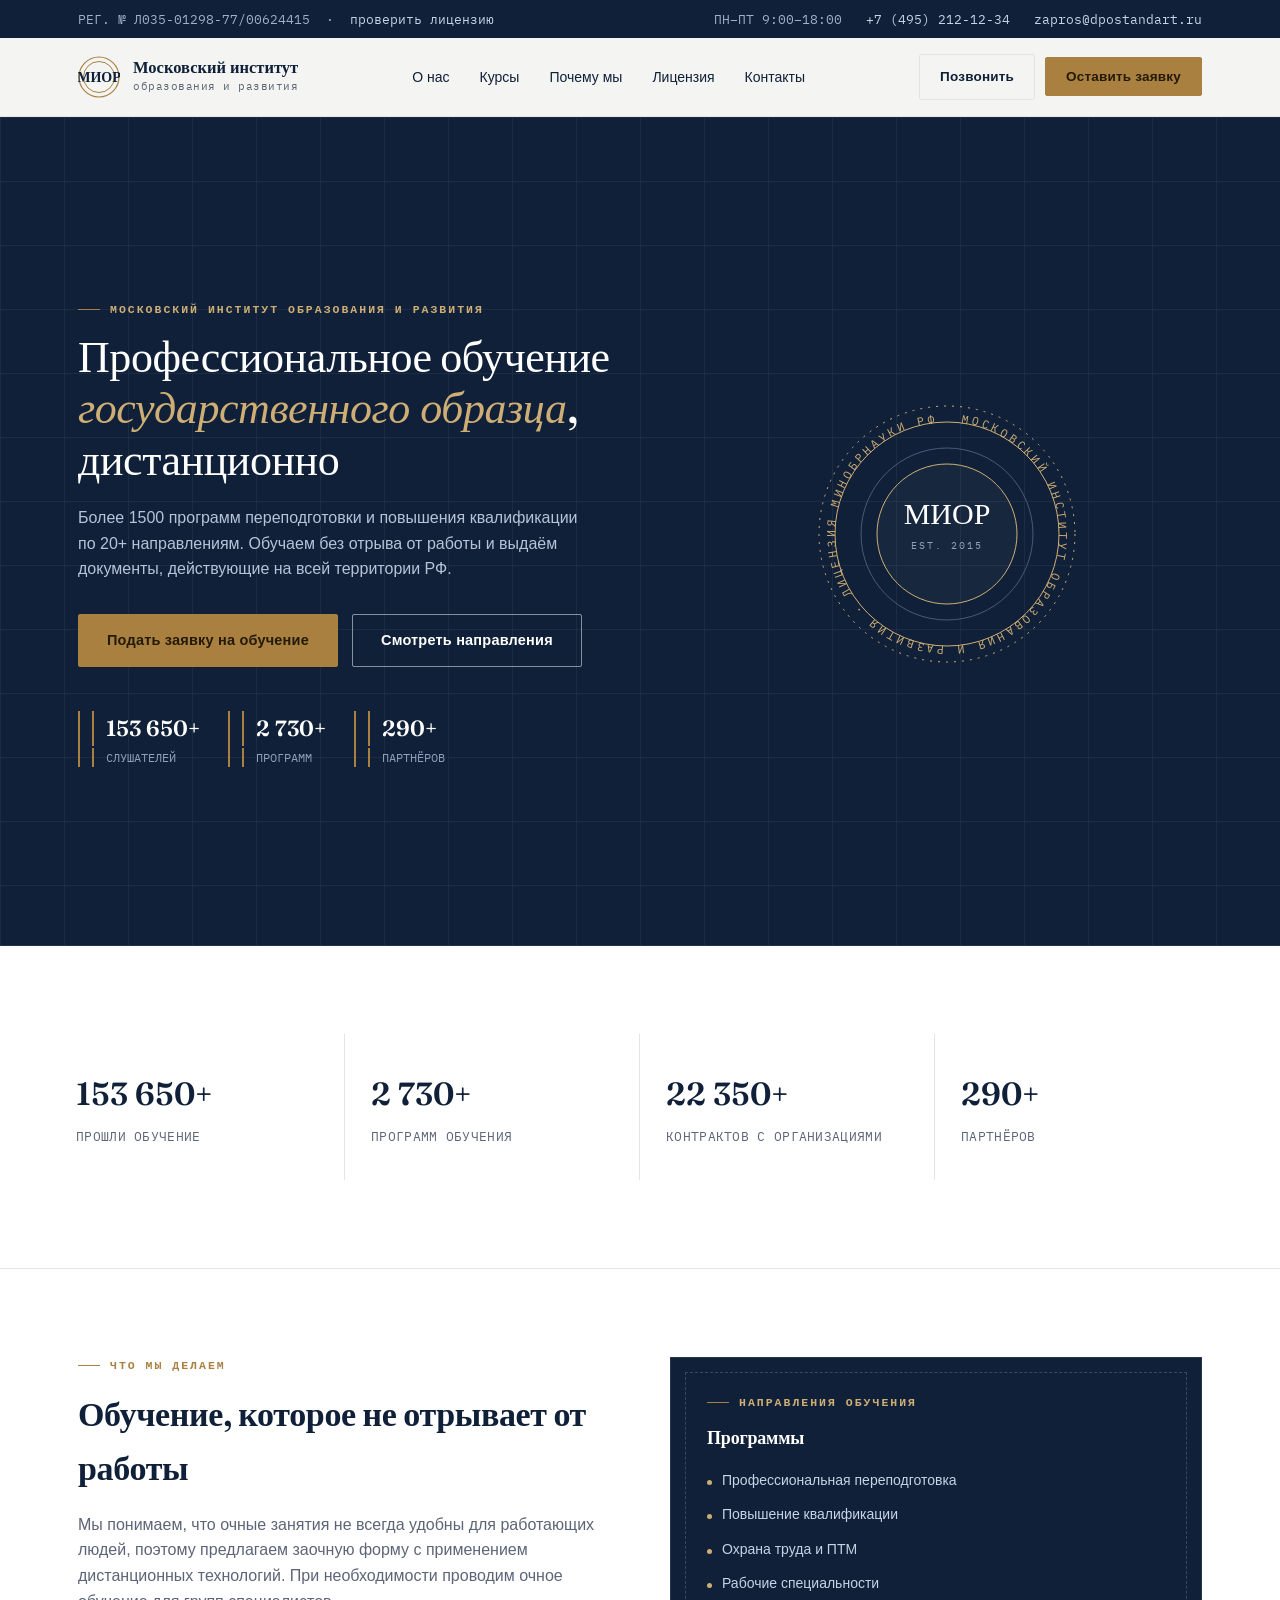
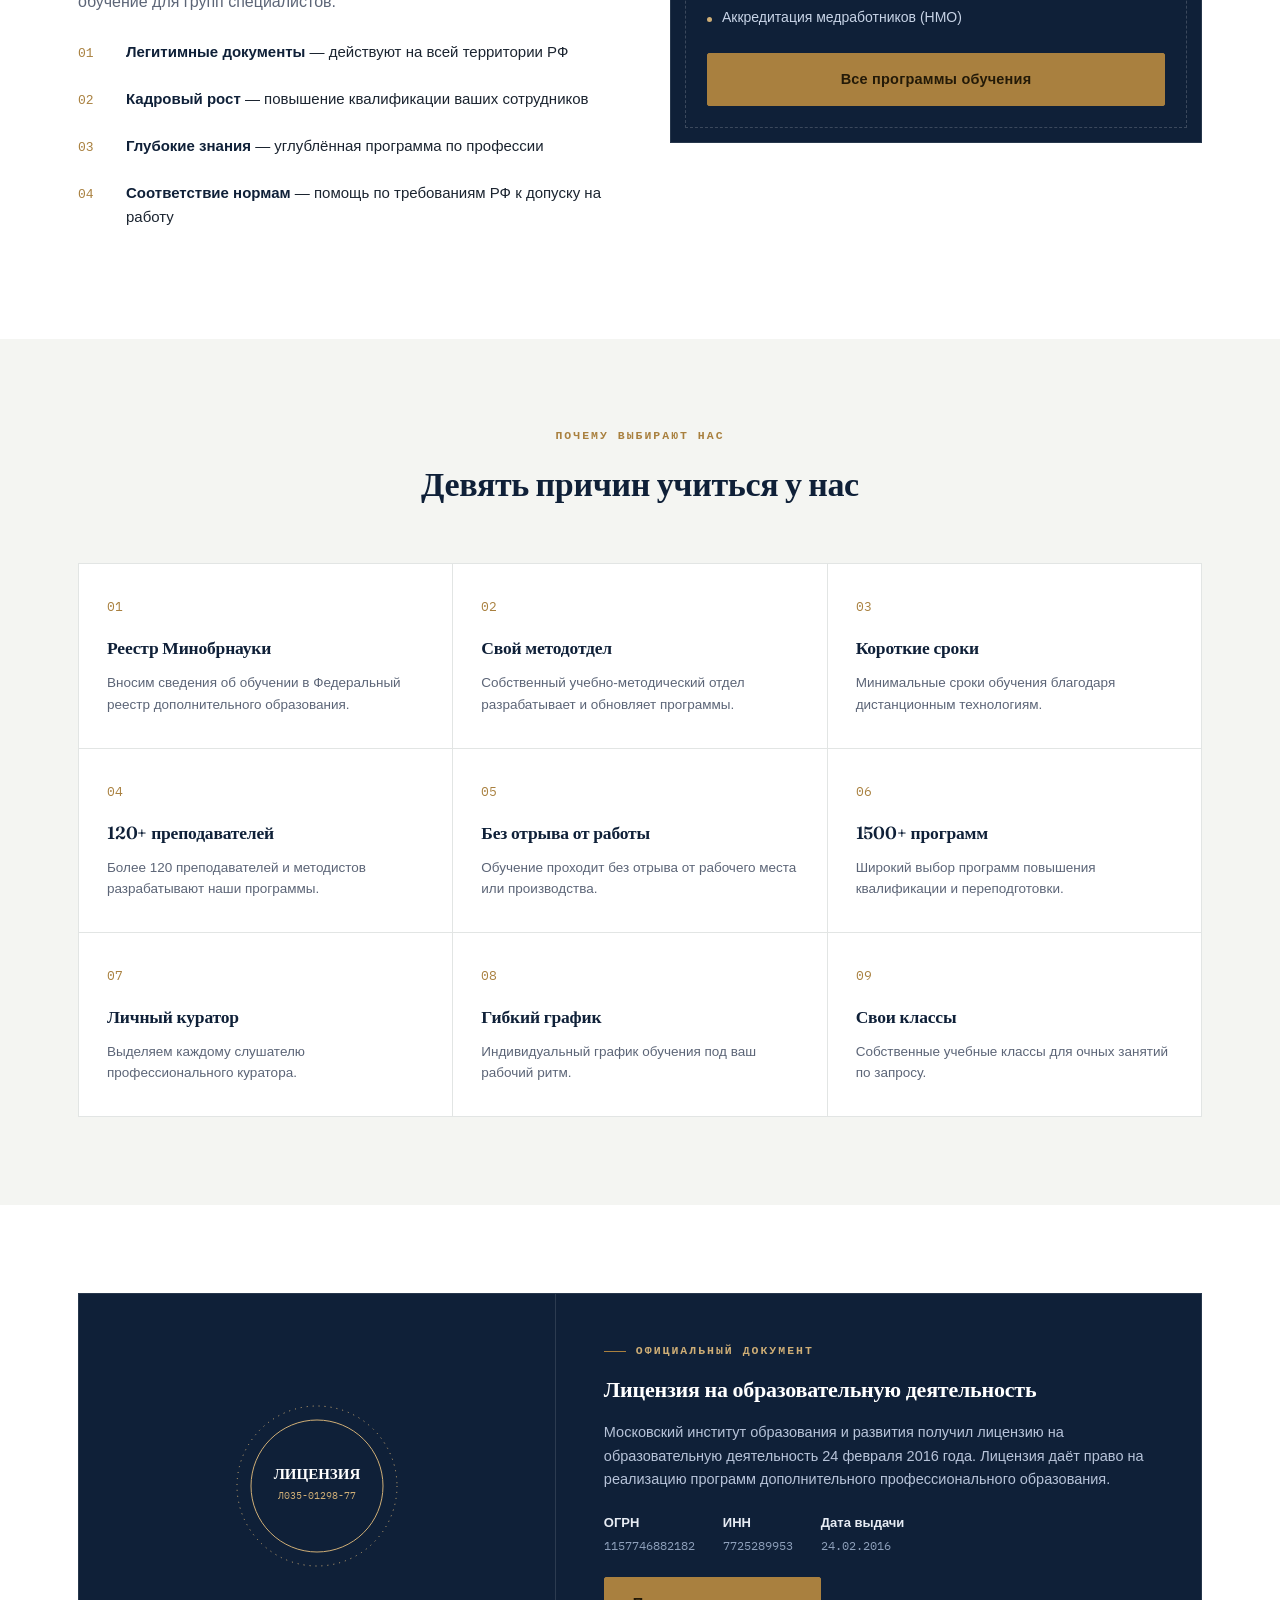
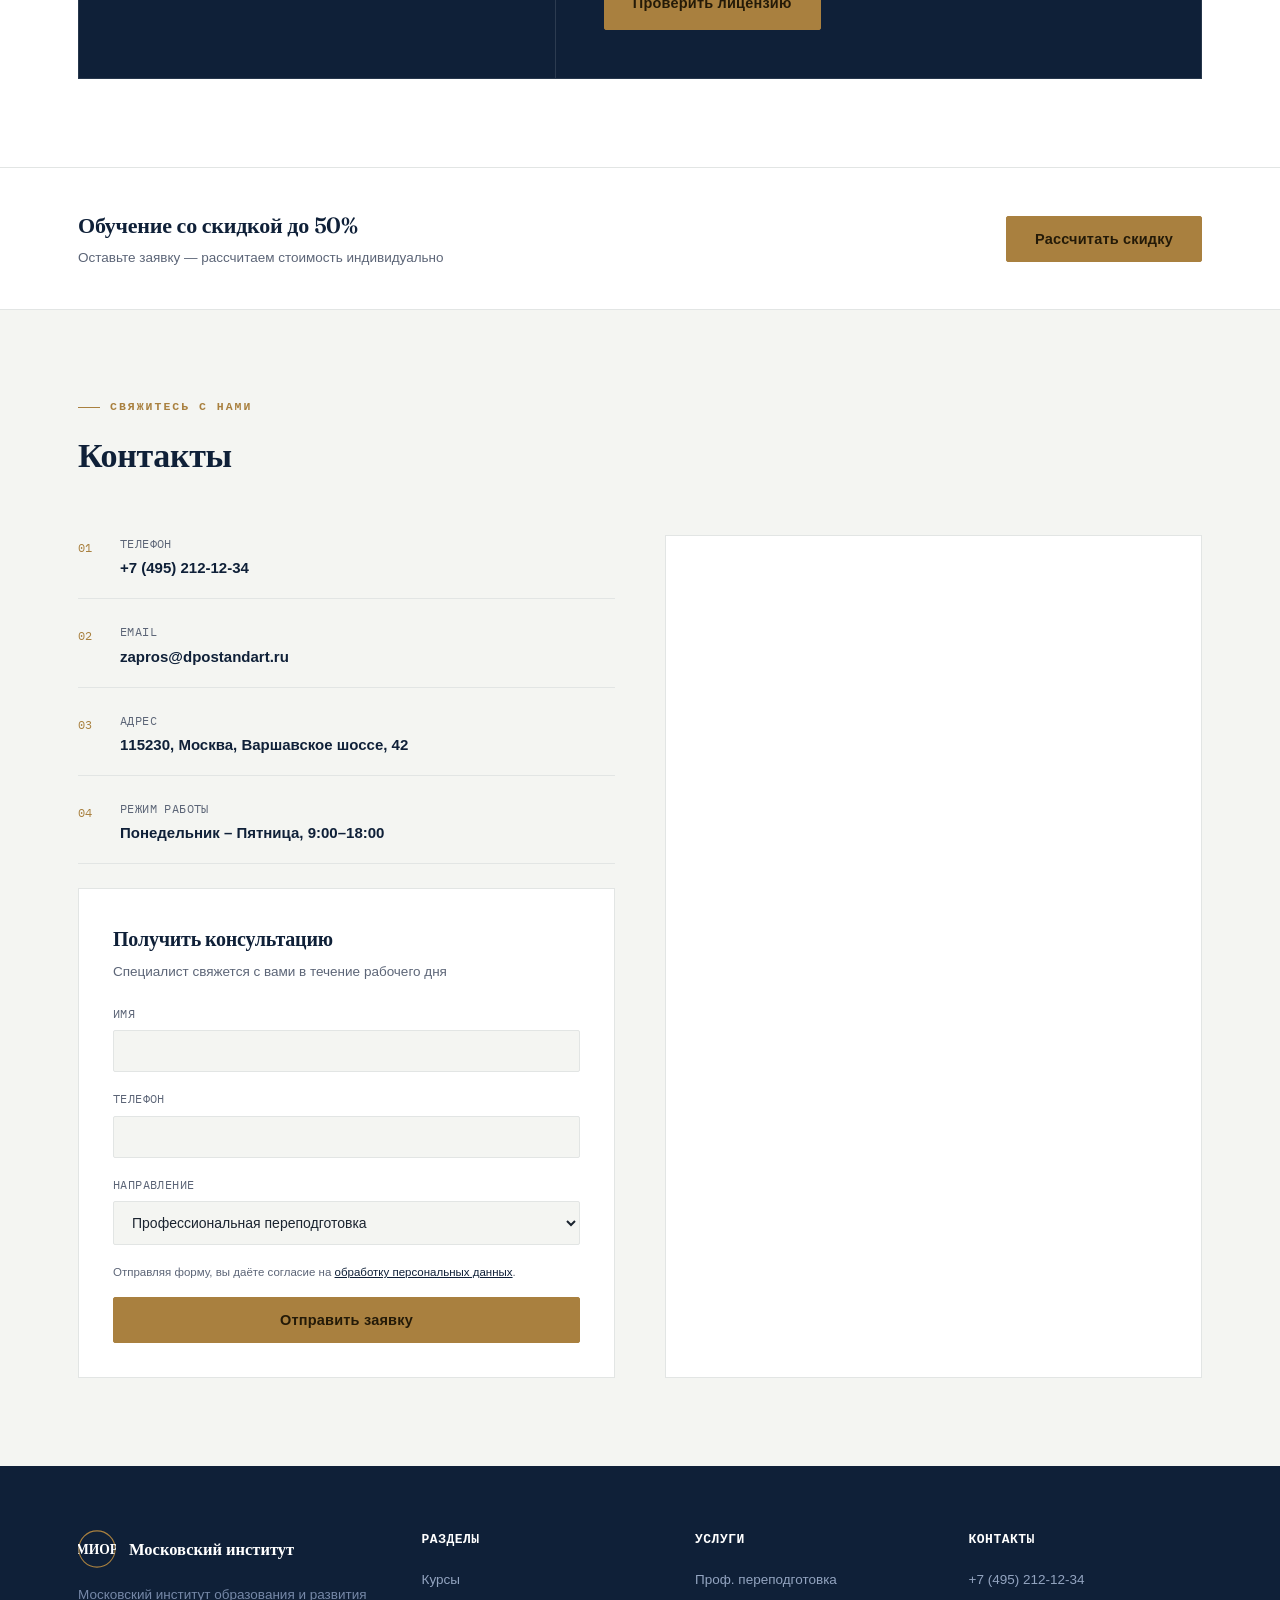
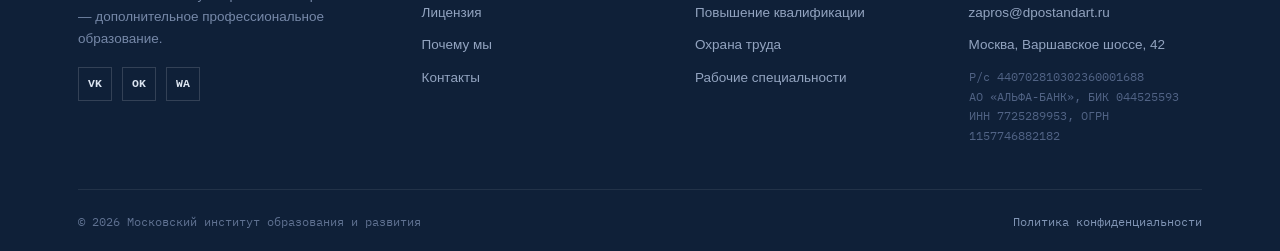
==== commit ec0fe170: "Московский институт образования и развития" ====
--- a/index.html
+++ b/index.html
@@ -3,7 +3,7 @@
 <head>
 <meta charset="UTF-8">
 <meta name="viewport" content="width=device-width, initial-scale=1.0">
-<title>АНО ДПО «Образовательный стандарт» — дистанционное обучение</title>
+<title>Московский институт образования и развития — дистанционное обучение</title>
 <link rel="preconnect" href="https://fonts.googleapis.com">
 <link rel="preconnect" href="https://fonts.gstatic.com" crossorigin>
 <link href="https://fonts.googleapis.com/css2?family=Fraunces:opsz,wght@9..144,400;9..144,500;9..144,600;9..144,700&family=IBM+Plex+Sans:wght@400;500;600;700&family=IBM+Plex+Mono:wght@400;500&display=swap" rel="stylesheet">
@@ -28,11 +28,11 @@
       <svg class="logo-mark" width="42" height="42" viewBox="0 0 42 42" fill="none">
         <circle cx="21" cy="21" r="20" stroke="#a9803f" stroke-width="1.2"/>
         <circle cx="21" cy="21" r="15.5" stroke="#a9803f" stroke-width="1"/>
-        <text x="21" y="26" text-anchor="middle" font-family="Fraunces, serif" font-size="15" fill="#0f2038" font-weight="600">ОС</text>
+        <text x="21" y="26" text-anchor="middle" font-family="Fraunces, serif" font-size="14" fill="#0f2038" font-weight="600">МИОР</text>
       </svg>
       <div class="logo-text">
-        <div class="name">Образовательный стандарт</div>
-        <div class="sub">АНО ДПО</div>
+        <div class="name">Московский институт</div>
+        <div class="sub">образования и развития</div>
       </div>
     </a>
     <nav class="primary">
@@ -67,7 +67,7 @@
   <div class="hero-grid-lines"></div>
   <div class="container">
     <div class="reveal in">
-      <span class="eyebrow" style="color:var(--gold-light);">АНО ДПО «Образовательный стандарт»</span>
+      <span class="eyebrow" style="color:var(--gold-light);">Московский институт образования и развития</span>
       <h1>Профессиональное обучение<br><em>государственного образца</em>, дистанционно</h1>
       <p class="lead">Более 1500 программ переподготовки и повышения квалификации по 20+ направлениям. Обучаем без отрыва от работы и выдаём документы, действующие на всей территории РФ.</p>
       <div class="btn-row">
@@ -87,12 +87,12 @@
           <circle cx="150" cy="150" r="112" stroke="#cfae76" stroke-width="1"/>
           <path id="circlePath" d="M 150,38 A 112,112 0 1 1 149.9,38" fill="none"/>
           <text font-family="IBM Plex Mono, monospace" font-size="11.5" letter-spacing="3" fill="#cfae76">
-            <textPath href="#circlePath" startOffset="2%">ОБРАЗОВАТЕЛЬНЫЙ СТАНДАРТ · ЛИЦЕНЗИЯ МИНОБРНАУКИ РФ ·</textPath>
+            <textPath href="#circlePath" startOffset="2%">МОСКОВСКИЙ ИНСТИТУТ ОБРАЗОВАНИЯ И РАЗВИТИЯ · ЛИЦЕНЗИЯ МИНОБРНАУКИ РФ ·</textPath>
           </text>
         </g>
         <circle cx="150" cy="150" r="86" stroke="#4a5b7a" stroke-width="1"/>
         <circle cx="150" cy="150" r="70" fill="rgba(255,255,255,0.03)" stroke="#cfae76" stroke-width="1"/>
-        <text x="150" y="140" text-anchor="middle" font-family="Fraunces, serif" font-size="30" fill="#fff" font-weight="500">ОС</text>
+        <text x="150" y="140" text-anchor="middle" font-family="Fraunces, serif" font-size="30" fill="#fff" font-weight="500">МИОР</text>
         <text x="150" y="165" text-anchor="middle" font-family="IBM Plex Mono, monospace" font-size="10" letter-spacing="2" fill="#8ea0bb">EST. 2015</text>
       </svg>
     </div>
@@ -170,7 +170,7 @@
       <div class="content">
         <span class="eyebrow" style="color:var(--gold-light);">Официальный документ</span>
         <h3 style="color:#fff; margin-bottom:14px; font-size:22px;">Лицензия на образовательную деятельность</h3>
-        <p>АНО ДПО «Образовательный стандарт» получила лицензию на образовательную деятельность 24 февраля 2016 года. Лицензия даёт право на реализацию программ дополнительного профессионального образования.</p>
+        <p>Московский институт образования и развития получил лицензию на образовательную деятельность 24 февраля 2016 года. Лицензия даёт право на реализацию программ дополнительного профессионального образования.</p>
         <div class="meta-row">
           <div><b>ОГРН</b>1157746882182</div>
           <div><b>ИНН</b>7725289953</div>
@@ -241,11 +241,11 @@
         <div class="logo">
           <svg width="38" height="38" viewBox="0 0 42 42" fill="none">
             <circle cx="21" cy="21" r="20" stroke="#a9803f" stroke-width="1.2"/>
-            <text x="21" y="26" text-anchor="middle" font-family="Fraunces, serif" font-size="15" fill="#fff" font-weight="600">ОС</text>
+            <text x="21" y="26" text-anchor="middle" font-family="Fraunces, serif" font-size="15" fill="#fff" font-weight="600">МИОР</text>
           </svg>
-          <div class="logo-text"><div class="name" style="color:#fff;">Образовательный стандарт</div></div>
+          <div class="logo-text"><div class="name" style="color:#fff;">Московский институт</div></div>
         </div>
-        <p>Автономная Некоммерческая Организация Дополнительного Профессионального образования.</p>
+        <p>Московский институт образования и развития — дополнительное профессиональное образование.</p>
         <div class="socials">
           <a href="#" title="ВКонтакте">VK</a>
           <a href="#" title="Одноклассники">OK</a>
@@ -281,7 +281,7 @@
       </div>
     </div>
     <div class="footer-bottom">
-      <div>© 2026 АНО ДПО «Образовательный стандарт»</div>
+      <div>© 2026 Московский институт образования и развития</div>
       <div><a href="#">Политика конфиденциальности</a></div>
     </div>
   </div>
--- a/css/style.css
+++ b/css/style.css
@@ -1,4 +1,3 @@
-
 :root{
   --ink:#0f2038;
   --ink-2:#182f52;
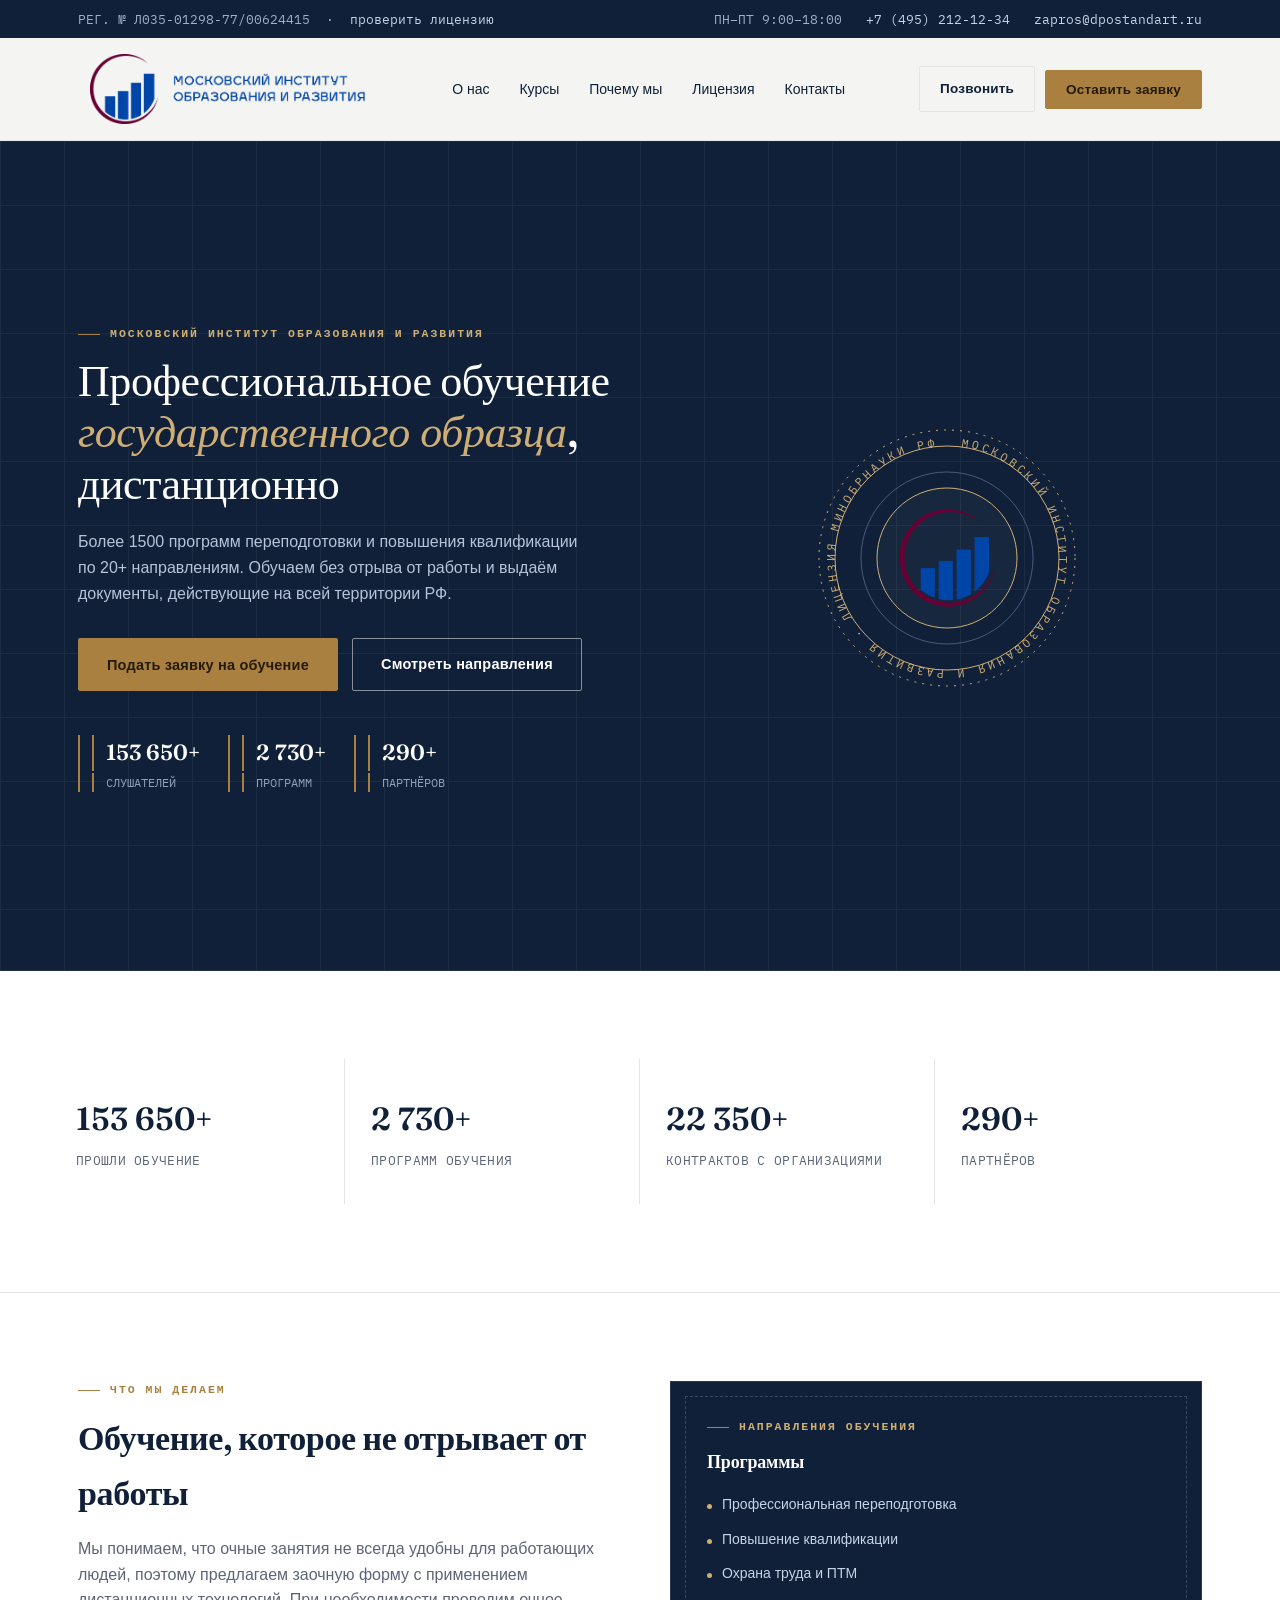
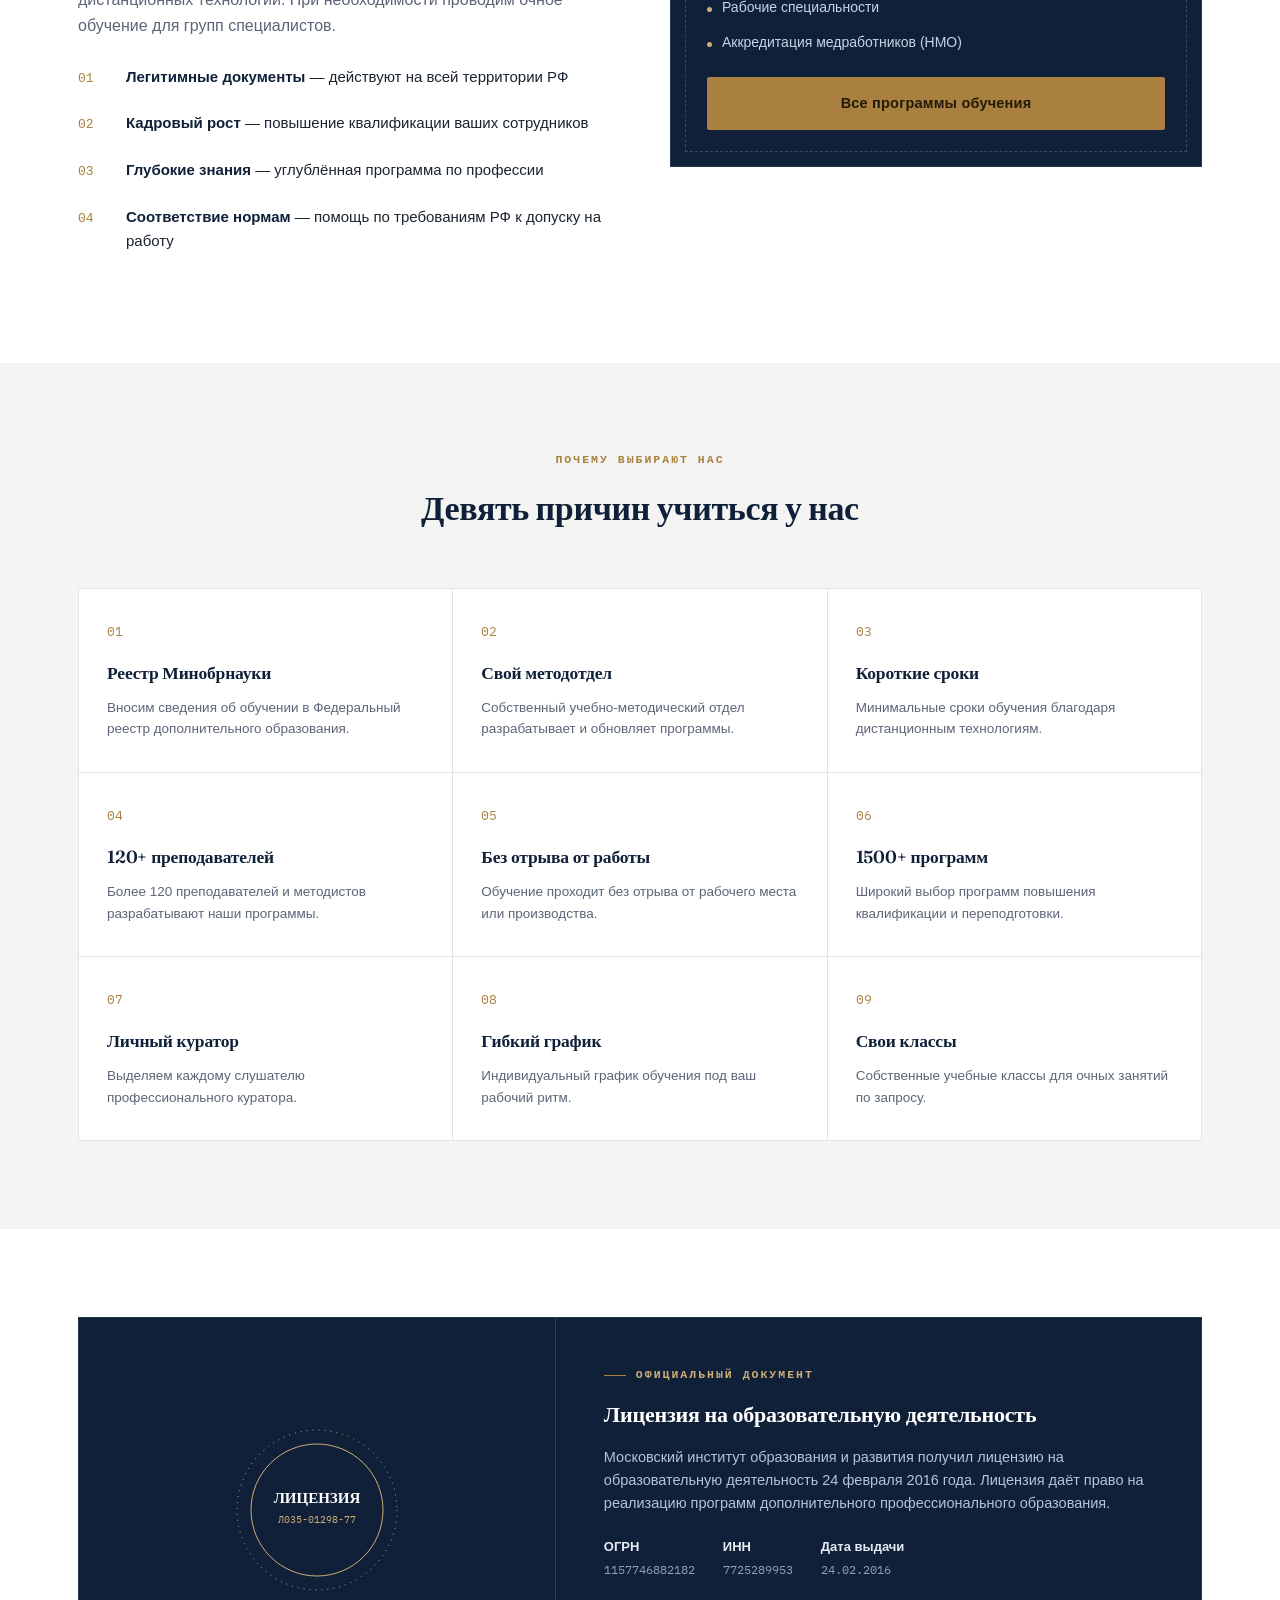
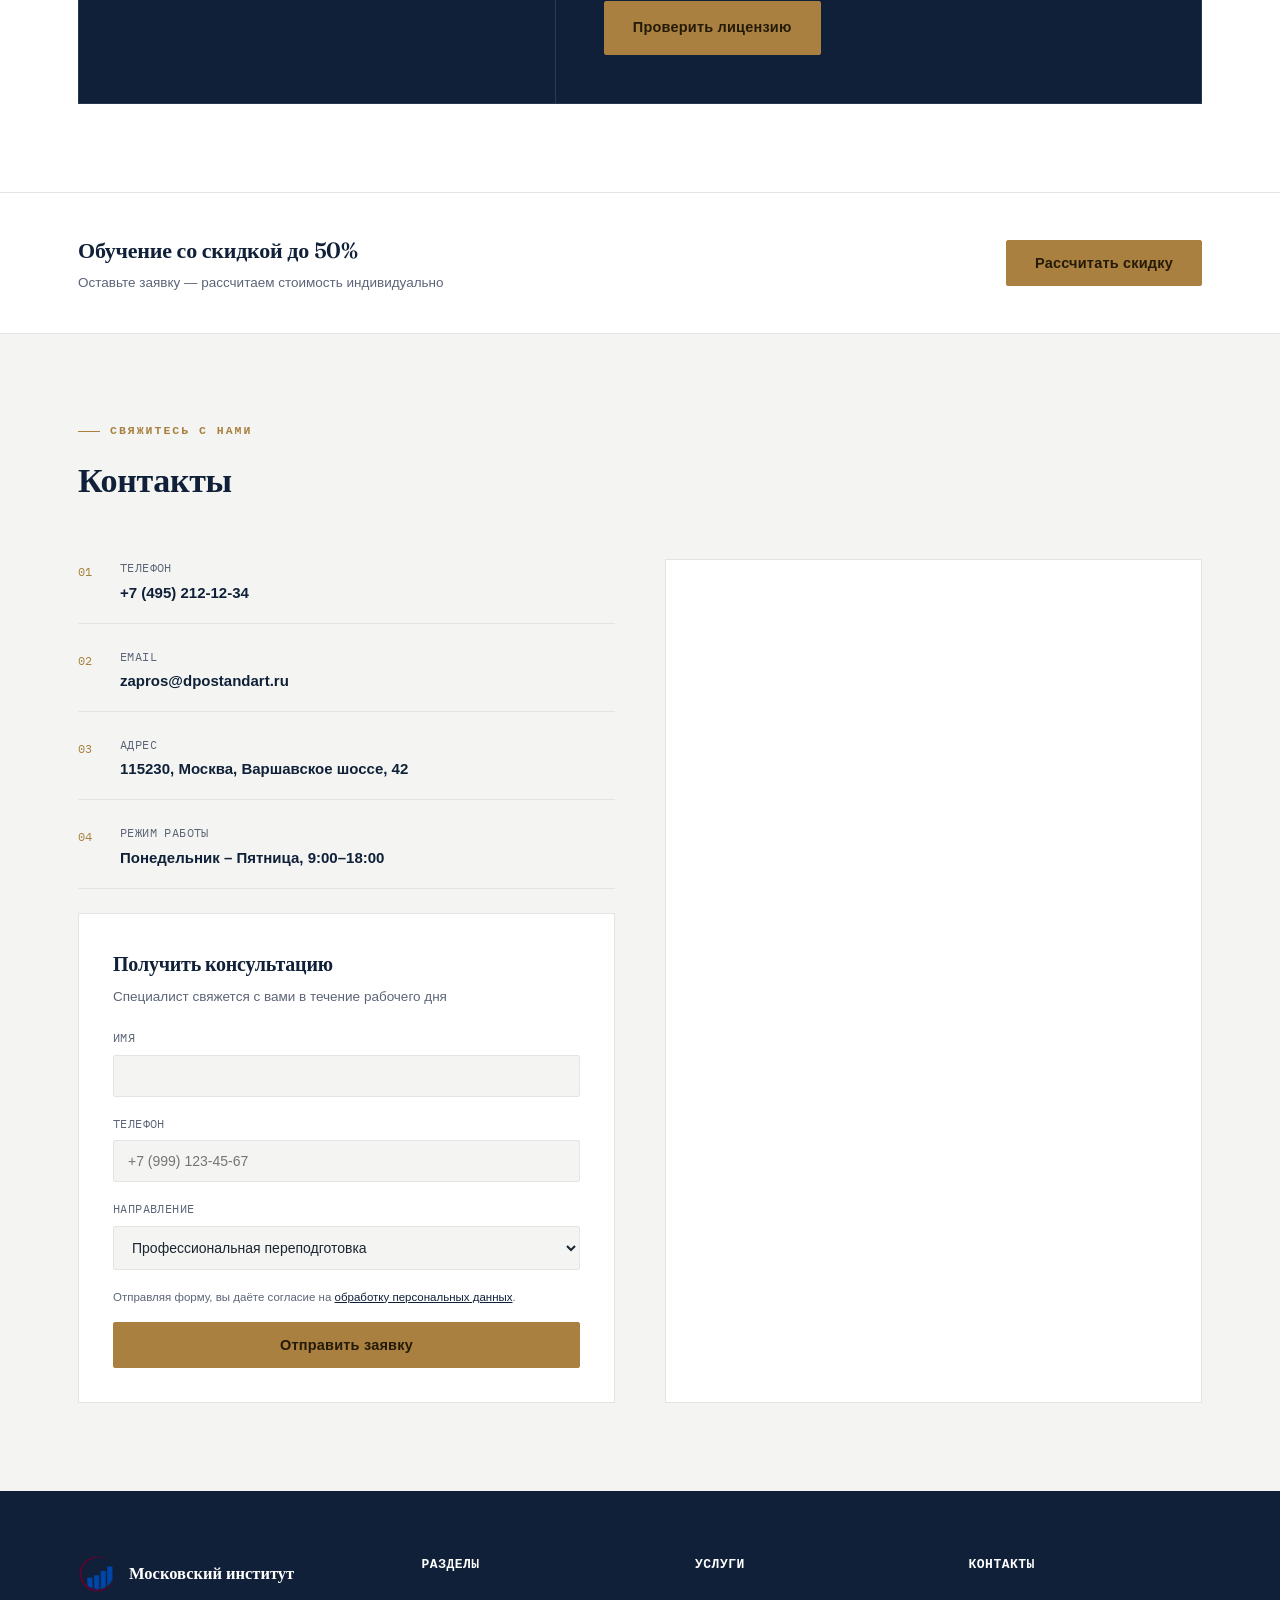
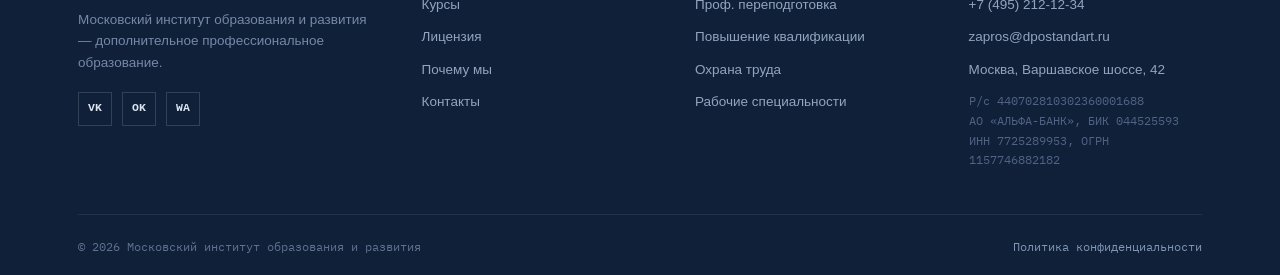
==== commit b238c5de: "Добавлено лого и валидация" ====
--- a/index.html
+++ b/index.html
@@ -4,6 +4,9 @@
 <meta charset="UTF-8">
 <meta name="viewport" content="width=device-width, initial-scale=1.0">
 <title>Московский институт образования и развития — дистанционное обучение</title>
+<link rel="icon" type="image/png" sizes="32x32" href="img/favicon-32.png">
+<link rel="icon" type="image/png" sizes="192x192" href="img/favicon-192.png">
+<link rel="apple-touch-icon" sizes="180x180" href="img/favicon-180.png">
 <link rel="preconnect" href="https://fonts.googleapis.com">
 <link rel="preconnect" href="https://fonts.gstatic.com" crossorigin>
 <link href="https://fonts.googleapis.com/css2?family=Fraunces:opsz,wght@9..144,400;9..144,500;9..144,600;9..144,700&family=IBM+Plex+Sans:wght@400;500;600;700&family=IBM+Plex+Mono:wght@400;500&display=swap" rel="stylesheet">
@@ -25,15 +28,7 @@
 <header class="main" id="siteHeader">
   <div class="container">
     <a href="index.html" class="logo">
-      <svg class="logo-mark" width="42" height="42" viewBox="0 0 42 42" fill="none">
-        <circle cx="21" cy="21" r="20" stroke="#a9803f" stroke-width="1.2"/>
-        <circle cx="21" cy="21" r="15.5" stroke="#a9803f" stroke-width="1"/>
-        <text x="21" y="26" text-anchor="middle" font-family="Fraunces, serif" font-size="14" fill="#0f2038" font-weight="600">МИОР</text>
-      </svg>
-      <div class="logo-text">
-        <div class="name">Московский институт</div>
-        <div class="sub">образования и развития</div>
-      </div>
+      <img class="logo-mark" src="img/logo-horizontal.png" alt="Московский институт образования и развития" width="300" height="70">
     </a>
     <nav class="primary">
       <ul>
@@ -92,8 +87,7 @@
         </g>
         <circle cx="150" cy="150" r="86" stroke="#4a5b7a" stroke-width="1"/>
         <circle cx="150" cy="150" r="70" fill="rgba(255,255,255,0.03)" stroke="#cfae76" stroke-width="1"/>
-        <text x="150" y="140" text-anchor="middle" font-family="Fraunces, serif" font-size="30" fill="#fff" font-weight="500">МИОР</text>
-        <text x="150" y="165" text-anchor="middle" font-family="IBM Plex Mono, monospace" font-size="10" letter-spacing="2" fill="#8ea0bb">EST. 2015</text>
+        <image href="img/logo-icon.png" x="97" y="97" width="106" height="106" preserveAspectRatio="xMidYMid meet"/>
       </svg>
     </div>
   </div>
@@ -209,9 +203,17 @@
         <div class="form-card">
           <h3>Получить консультацию</h3>
           <p>Специалист свяжется с вами в течение рабочего дня</p>
-          <form onsubmit="event.preventDefault(); alert('Заявка отправлена. Мы свяжемся с вами в ближайшее время!'); this.reset();">
-            <div class="field"><label>Имя</label><input type="text" required></div>
-            <div class="field"><label>Телефон</label><input type="tel" required></div>
+          <form class="js-form" data-success="Заявка отправлена. Мы свяжемся с вами в ближайшее время!">
+            <div class="field">
+              <label>Имя</label>
+              <input type="text" name="client_name" data-rule="name" required>
+              <div class="field-error"></div>
+            </div>
+            <div class="field">
+              <label>Телефон</label>
+              <input type="tel" name="client_phone" data-rule="phone" placeholder="+7 (999) 123-45-67" required>
+              <div class="field-error"></div>
+            </div>
             <div class="field"><label>Направление</label>
               <select>
                 <option>Профессиональная переподготовка</option>
@@ -239,10 +241,7 @@
     <div class="footer-grid">
       <div class="footer-brand">
         <div class="logo">
-          <svg width="38" height="38" viewBox="0 0 42 42" fill="none">
-            <circle cx="21" cy="21" r="20" stroke="#a9803f" stroke-width="1.2"/>
-            <text x="21" y="26" text-anchor="middle" font-family="Fraunces, serif" font-size="15" fill="#fff" font-weight="600">МИОР</text>
-          </svg>
+          <img src="img/logo-icon.png" alt="Московский институт образования и развития" width="38" height="38">
           <div class="logo-text"><div class="name" style="color:#fff;">Московский институт</div></div>
         </div>
         <p>Московский институт образования и развития — дополнительное профессиональное образование.</p>
@@ -292,9 +291,17 @@
     <button class="close" onclick="closeModal()">✕</button>
     <h3>Подать заявку на обучение</h3>
     <p class="desc">Оставьте свои данные, наши специалисты свяжутся с вами.</p>
-    <form onsubmit="event.preventDefault(); alert('Спасибо! Заявка отправлена.'); closeModal(); this.reset();">
-      <div class="field"><label>Имя</label><input type="text" required></div>
-      <div class="field"><label>Телефон</label><input type="tel" required></div>
+    <form class="js-form" data-success="Спасибо! Заявка отправлена." data-modal="true">
+      <div class="field">
+        <label>Имя</label>
+        <input type="text" name="client_name" data-rule="name" required>
+        <div class="field-error"></div>
+      </div>
+      <div class="field">
+        <label>Телефон</label>
+        <input type="tel" name="client_phone" data-rule="phone" placeholder="+7 (999) 123-45-67" required>
+        <div class="field-error"></div>
+      </div>
       <div class="field"><label>Направление</label>
         <select>
           <option>Профессиональная переподготовка</option>
@@ -312,5 +319,6 @@
 </div>
 
 <script src="js/main.js"></script>
+<script src="js/validation.js"></script>
 </body>
-</html>
+</html>
--- a/css/style.css
+++ b/css/style.css
@@ -76,7 +76,8 @@
 header.main.scrolled{box-shadow:0 6px 24px rgba(15,32,56,.08);}
 header.main .container{display:flex; align-items:center; justify-content:space-between; padding:16px 28px; gap:20px; flex-wrap:wrap;}
 .logo{display:flex; align-items:center; gap:13px;}
-.logo-mark{flex-shrink:0;}
+.logo-mark{flex-shrink:0; object-fit:contain;}
+.footer-brand .logo img{object-fit:contain; flex-shrink:0;}
 .logo-text .name{font-family:'Fraunces', serif; font-weight:600; color:var(--ink); font-size:16.5px; line-height:1.2;}
 .logo-text .sub{font-size:11px; color:var(--muted); font-family:'IBM Plex Mono', monospace; letter-spacing:.5px;}
 nav.primary ul{display:flex; gap:30px; flex-wrap:wrap;}
@@ -102,7 +103,7 @@
 .burger.open span::after{transform:translateY(-6px) rotate(-45deg);}
 
 .mobile-nav{
-  display:none; position:fixed; top:0; right:0; bottom:0; width:min(320px,86%);
+  display:flex; position:fixed; top:0; right:0; bottom:0; width:min(320px,86%);
   background:var(--ink); z-index:120; padding:90px 32px 32px; transform:translateX(100%);
   transition:transform .35s ease; flex-direction:column; gap:4px;
 }
@@ -203,6 +204,13 @@
 .form-card h3{margin-bottom:6px;}
 .form-card > p{font-size:13.5px; margin-bottom:22px;}
 .field{margin-bottom:18px; position:relative;}
+.field-error{
+  font-size:12px; color:var(--wax); margin-top:6px; min-height:0;
+  font-family:'IBM Plex Sans', sans-serif; line-height:1.4;
+}
+.field.has-error input, .field.has-error select{
+  border-color:var(--wax); background:#fdf5f5;
+}
 .field label{display:block; font-size:11.5px; color:var(--muted); margin-bottom:7px; font-family:'IBM Plex Mono', monospace; letter-spacing:.4px; text-transform:uppercase;}
 .field input, .field select, .field textarea{
   width:100%; padding:12px 14px; border:1px solid var(--line); border-radius:2px; background:var(--paper);
@@ -306,4 +314,4 @@
   .courses-intro-stats .s{flex:1 1 100%; border-right:none;}
   .topbar .container{flex-direction:column; align-items:flex-start; gap:4px;}
   .modal{padding:26px;}
-}
+}
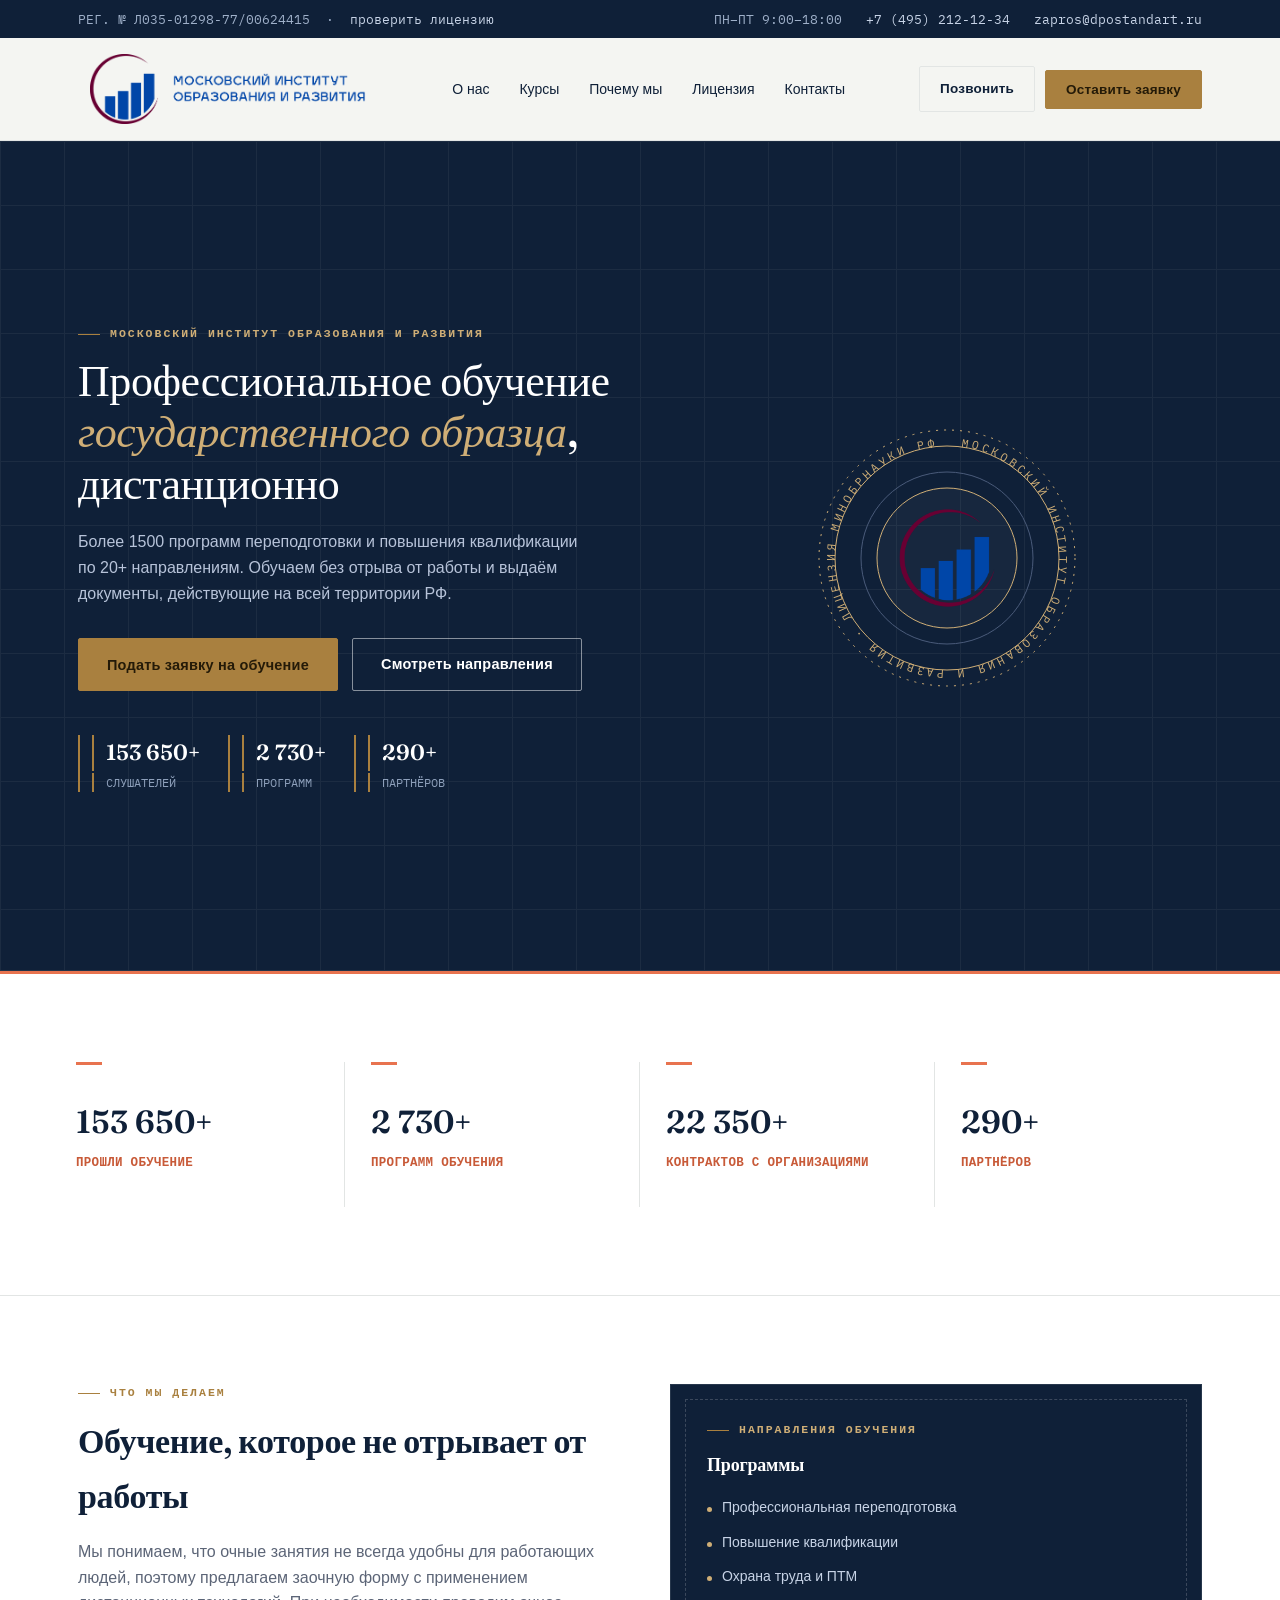
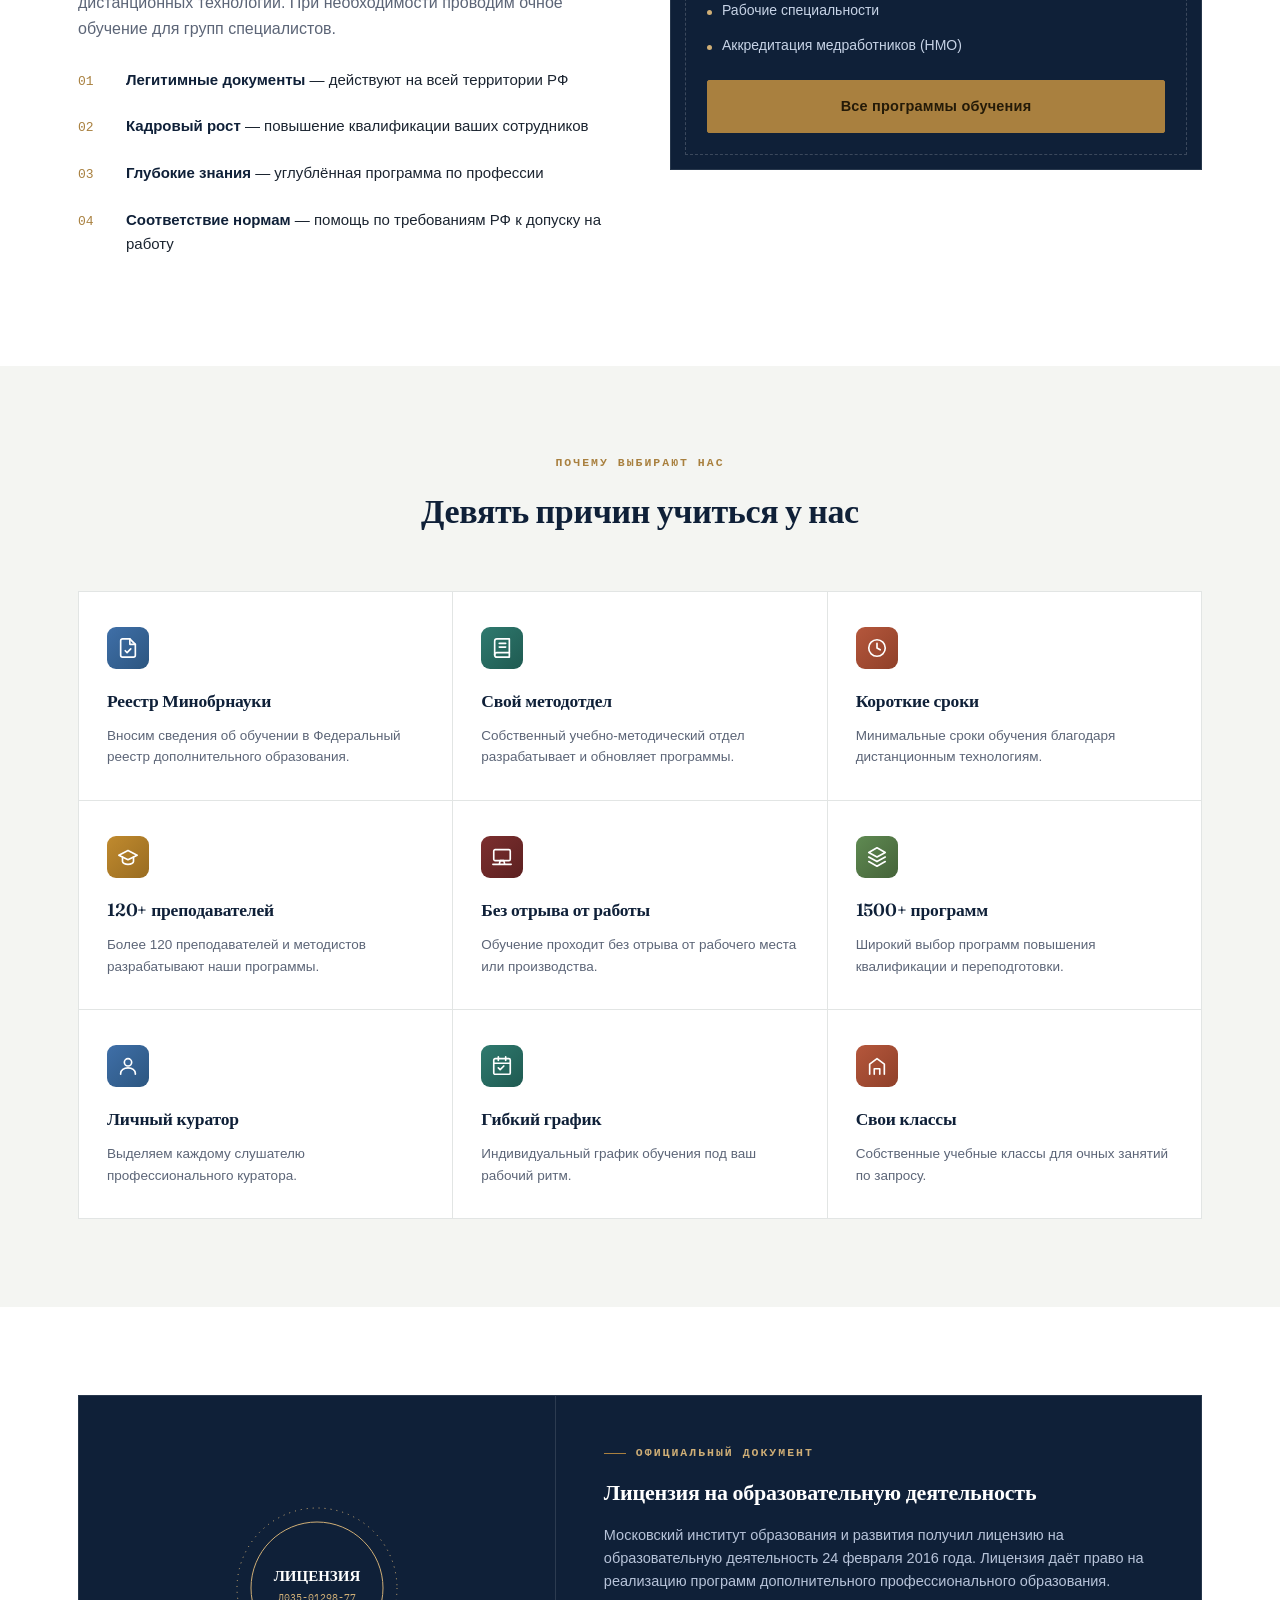
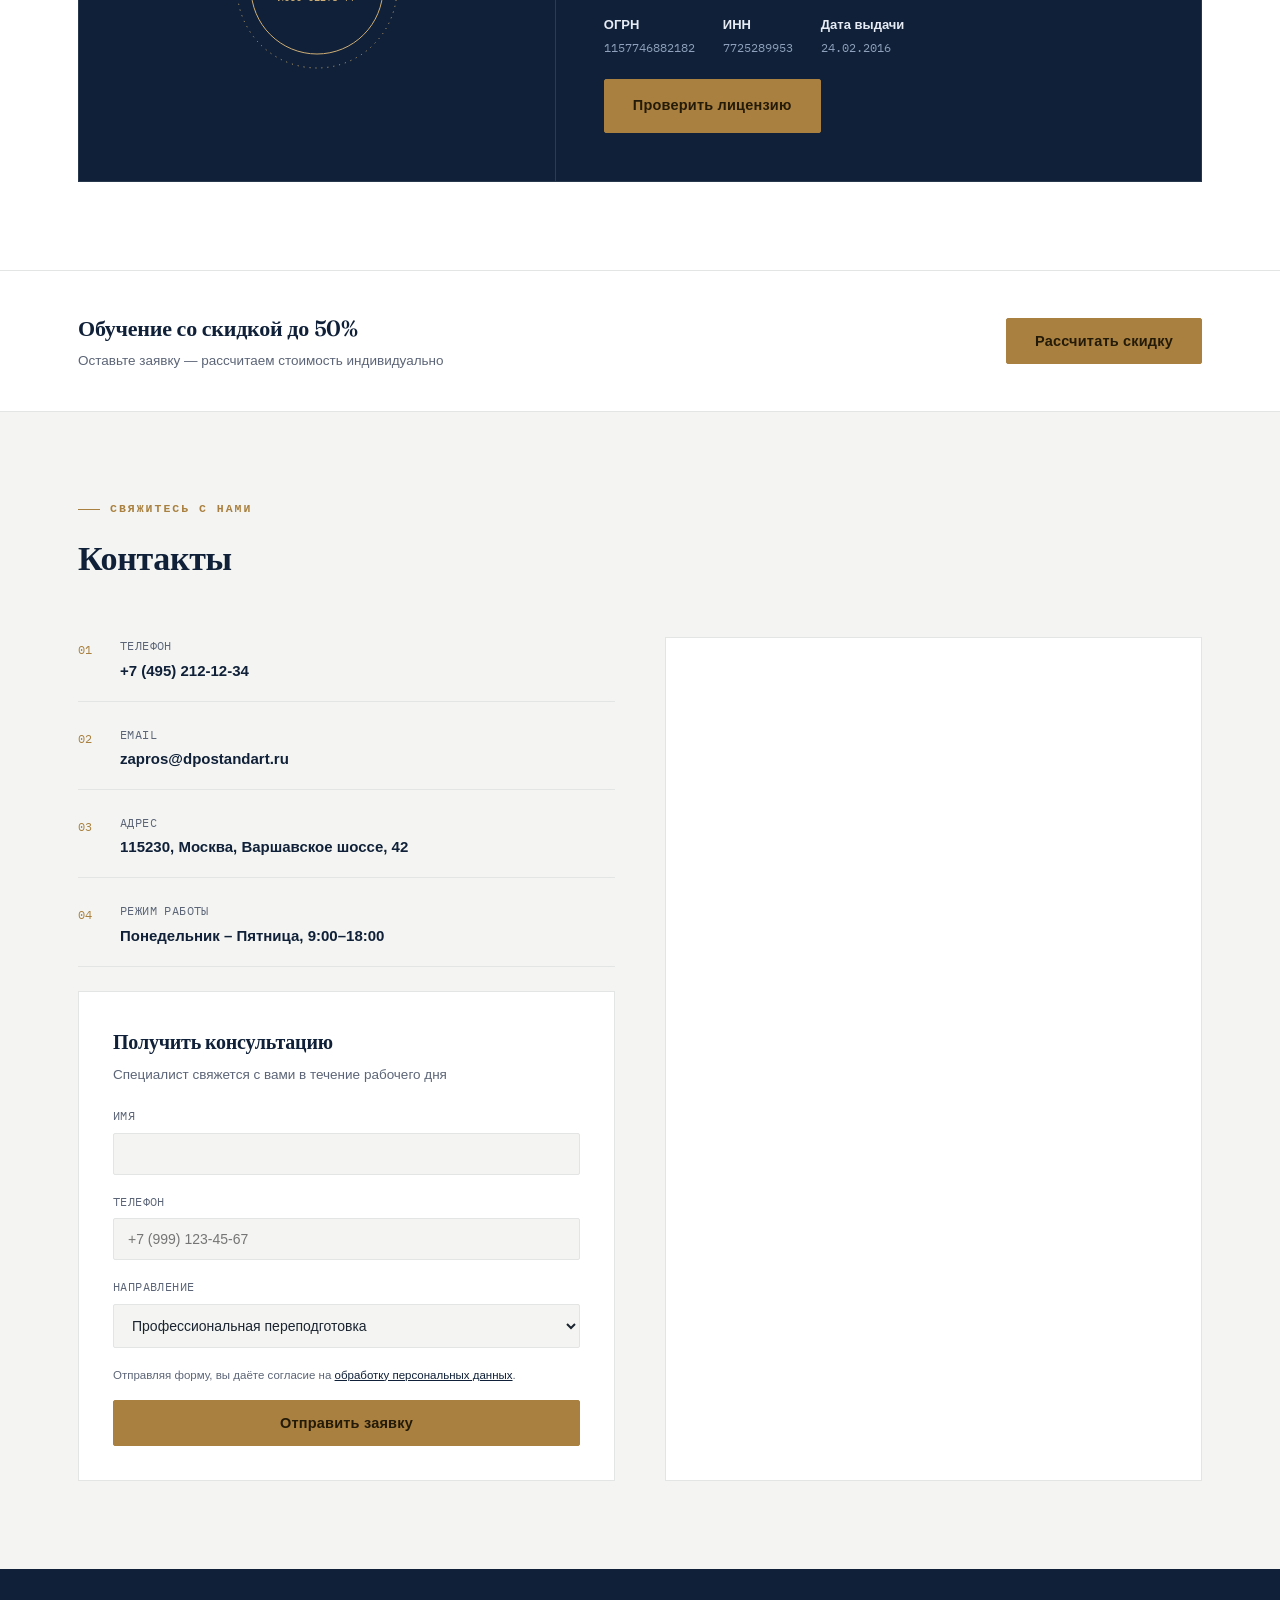
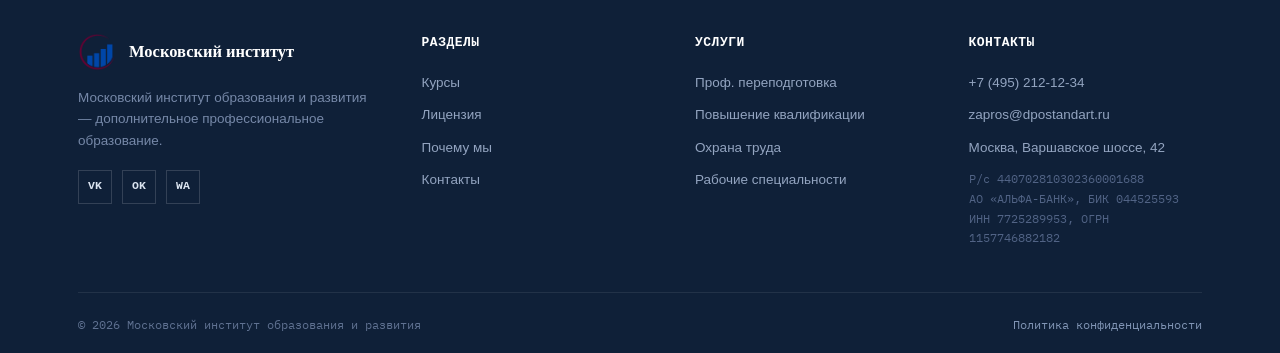
==== commit 8f4cb9c4: "немного красок" ====
--- a/index.html
+++ b/index.html
@@ -137,15 +137,42 @@
       <h2>Девять причин учиться у нас</h2>
     </div>
     <div class="why-grid reveal">
-      <div class="why-card"><span class="why-num">01</span><h3>Реестр Минобрнауки</h3><p>Вносим сведения об обучении в Федеральный реестр дополнительного образования.</p></div>
-      <div class="why-card"><span class="why-num">02</span><h3>Свой методотдел</h3><p>Собственный учебно-методический отдел разрабатывает и обновляет программы.</p></div>
-      <div class="why-card"><span class="why-num">03</span><h3>Короткие сроки</h3><p>Минимальные сроки обучения благодаря дистанционным технологиям.</p></div>
-      <div class="why-card"><span class="why-num">04</span><h3>120+ преподавателей</h3><p>Более 120 преподавателей и методистов разрабатывают наши программы.</p></div>
-      <div class="why-card"><span class="why-num">05</span><h3>Без отрыва от работы</h3><p>Обучение проходит без отрыва от рабочего места или производства.</p></div>
-      <div class="why-card"><span class="why-num">06</span><h3>1500+ программ</h3><p>Широкий выбор программ повышения квалификации и переподготовки.</p></div>
-      <div class="why-card"><span class="why-num">07</span><h3>Личный куратор</h3><p>Выделяем каждому слушателю профессионального куратора.</p></div>
-      <div class="why-card"><span class="why-num">08</span><h3>Гибкий график</h3><p>Индивидуальный график обучения под ваш рабочий ритм.</p></div>
-      <div class="why-card"><span class="why-num">09</span><h3>Свои классы</h3><p>Собственные учебные классы для очных занятий по запросу.</p></div>
+      <div class="why-card">
+        <span class="why-num"><svg viewBox="0 0 24 24" fill="none" stroke="#fff" stroke-width="1.8" stroke-linecap="round" stroke-linejoin="round"><path d="M14 2H6a2 2 0 0 0-2 2v16a2 2 0 0 0 2 2h12a2 2 0 0 0 2-2V8z"/><path d="M14 2v6h6"/><path d="M9 15l2 2 4-4"/></svg></span>
+        <h3>Реестр Минобрнауки</h3><p>Вносим сведения об обучении в Федеральный реестр дополнительного образования.</p>
+      </div>
+      <div class="why-card">
+        <span class="why-num"><svg viewBox="0 0 24 24" fill="none" stroke="#fff" stroke-width="1.8" stroke-linecap="round" stroke-linejoin="round"><path d="M4 19.5A2.5 2.5 0 0 1 6.5 17H20"/><path d="M6.5 2H20v20H6.5A2.5 2.5 0 0 1 4 19.5v-15A2.5 2.5 0 0 1 6.5 2z"/><path d="M9 7h7M9 11h7"/></svg></span>
+        <h3>Свой методотдел</h3><p>Собственный учебно-методический отдел разрабатывает и обновляет программы.</p>
+      </div>
+      <div class="why-card">
+        <span class="why-num"><svg viewBox="0 0 24 24" fill="none" stroke="#fff" stroke-width="1.8" stroke-linecap="round" stroke-linejoin="round"><circle cx="12" cy="12" r="9"/><path d="M12 7v5l3.5 2"/></svg></span>
+        <h3>Короткие сроки</h3><p>Минимальные сроки обучения благодаря дистанционным технологиям.</p>
+      </div>
+      <div class="why-card">
+        <span class="why-num"><svg viewBox="0 0 24 24" fill="none" stroke="#fff" stroke-width="1.8" stroke-linecap="round" stroke-linejoin="round"><path d="M22 10L12 5 2 10l10 5 10-5z"/><path d="M6 12v5c0 1.5 2.7 3 6 3s6-1.5 6-3v-5"/></svg></span>
+        <h3>120+ преподавателей</h3><p>Более 120 преподавателей и методистов разрабатывают наши программы.</p>
+      </div>
+      <div class="why-card">
+        <span class="why-num"><svg viewBox="0 0 24 24" fill="none" stroke="#fff" stroke-width="1.8" stroke-linecap="round" stroke-linejoin="round"><rect x="3" y="4" width="18" height="12" rx="1.5"/><path d="M2 20h20M9 20l1-4h4l1 4"/></svg></span>
+        <h3>Без отрыва от работы</h3><p>Обучение проходит без отрыва от рабочего места или производства.</p>
+      </div>
+      <div class="why-card">
+        <span class="why-num"><svg viewBox="0 0 24 24" fill="none" stroke="#fff" stroke-width="1.8" stroke-linecap="round" stroke-linejoin="round"><path d="M12 2l9 5-9 5-9-5 9-5z"/><path d="M3 12l9 5 9-5"/><path d="M3 17l9 5 9-5"/></svg></span>
+        <h3>1500+ программ</h3><p>Широкий выбор программ повышения квалификации и переподготовки.</p>
+      </div>
+      <div class="why-card">
+        <span class="why-num"><svg viewBox="0 0 24 24" fill="none" stroke="#fff" stroke-width="1.8" stroke-linecap="round" stroke-linejoin="round"><circle cx="12" cy="8" r="4"/><path d="M4 21v-1c0-3.3 3.6-6 8-6s8 2.7 8 6v1"/></svg></span>
+        <h3>Личный куратор</h3><p>Выделяем каждому слушателю профессионального куратора.</p>
+      </div>
+      <div class="why-card">
+        <span class="why-num"><svg viewBox="0 0 24 24" fill="none" stroke="#fff" stroke-width="1.8" stroke-linecap="round" stroke-linejoin="round"><rect x="3" y="4" width="18" height="17" rx="1.5"/><path d="M3 9h18M8 2v4M16 2v4"/><path d="M8 14l2 2 4-4"/></svg></span>
+        <h3>Гибкий график</h3><p>Индивидуальный график обучения под ваш рабочий ритм.</p>
+      </div>
+      <div class="why-card">
+        <span class="why-num"><svg viewBox="0 0 24 24" fill="none" stroke="#fff" stroke-width="1.8" stroke-linecap="round" stroke-linejoin="round"><path d="M4 21V10l8-6 8 6v11"/><path d="M9 21v-6h6v6"/></svg></span>
+        <h3>Свои классы</h3><p>Собственные учебные классы для очных занятий по запросу.</p>
+      </div>
     </div>
   </div>
 </section>
--- a/css/style.css
+++ b/css/style.css
@@ -10,6 +10,22 @@
   --muted:#5c6577;
   --line:#e2e5e4;
   --radius:4px;
+
+  /* дополнительная палитра — акцентные цвета категорий/направлений */
+  --c-blue:#3f6fa8;
+  --c-blue-dark:#2c5680;
+  --c-teal:#2f7a6f;
+  --c-teal-dark:#1f5a51;
+  --c-terracotta:#b5573c;
+  --c-terracotta-dark:#8f4029;
+  --c-mustard:#c08a2e;
+  --c-mustard-dark:#996c21;
+  --c-burgundy:#7c2f2f;
+  --c-burgundy-dark:#5c2020;
+  --c-sage:#5f8a52;
+  --c-sage-dark:#456339;
+  --salmon:#e8734f;
+  --salmon-dark:#c85a38;
 }
 *{box-sizing:border-box;margin:0;padding:0;}
 html{scroll-behavior:smooth;}
@@ -141,12 +157,13 @@
 @keyframes spin{to{transform:rotate(360deg);}}
 
 /* ===== STATS ===== */
-.stats{background:var(--paper-2); border-bottom:1px solid var(--line);}
+.stats{background:var(--paper-2); border-bottom:1px solid var(--line); border-top:3px solid var(--salmon);}
 .stats .container{display:grid; grid-template-columns:repeat(4,1fr); padding:0;}
-.stat{text-align:left; padding:34px 26px; border-right:1px solid var(--line);}
+.stat{text-align:left; padding:34px 26px; border-right:1px solid var(--line); position:relative;}
+.stat::before{content:""; position:absolute; top:0; left:26px; width:26px; height:3px; background:var(--salmon);}
 .stat:last-child{border-right:none;}
 .stat .num{font-family:'Fraunces', serif; font-size:32px; font-weight:600; color:var(--ink);}
-.stat .label{font-size:12.5px; color:var(--muted); margin-top:6px; font-family:'IBM Plex Mono', monospace; letter-spacing:.3px;}
+.stat .label{font-size:12.5px; color:var(--salmon-dark); margin-top:6px; font-family:'IBM Plex Mono', monospace; letter-spacing:.3px; font-weight:600;}
 
 section{padding:88px 0;}
 .section-head{max-width:620px; margin-bottom:52px;}
@@ -171,11 +188,25 @@
 
 /* ===== WHY US ===== */
 .why-grid{display:grid; grid-template-columns:repeat(3,1fr); gap:1px; background:var(--line); border:1px solid var(--line);}
-.why-card{background:var(--paper-2); padding:32px 28px; transition:background .3s;}
-.why-card:hover{background:#fbf9f4;}
-.why-num{font-family:'IBM Plex Mono', monospace; color:var(--gold); font-size:12.5px; margin-bottom:18px; display:block;}
+.why-card{background:var(--paper-2); padding:32px 28px; border-top:3px solid transparent; transition:background .3s, border-color .3s;}
+.why-card:hover{background:#fbf9f4; border-top-color:var(--ic, var(--gold));}
+.why-num{
+  width:42px; height:42px; border-radius:9px; flex-shrink:0;
+  display:flex; align-items:center; justify-content:center;
+  margin-bottom:18px;
+  background:linear-gradient(135deg, var(--ic, var(--gold)), var(--ic-dark, var(--gold)));
+}
+.why-num svg{width:22px; height:22px;}
 .why-card h3{font-size:17.5px; margin-bottom:10px;}
 .why-card p{font-size:13.5px;}
+
+/* циклическая палитра акцентов по карточкам */
+.why-grid .why-card:nth-child(6n+1){--ic:var(--c-blue); --ic-dark:var(--c-blue-dark);}
+.why-grid .why-card:nth-child(6n+2){--ic:var(--c-teal); --ic-dark:var(--c-teal-dark);}
+.why-grid .why-card:nth-child(6n+3){--ic:var(--c-terracotta); --ic-dark:var(--c-terracotta-dark);}
+.why-grid .why-card:nth-child(6n+4){--ic:var(--c-mustard); --ic-dark:var(--c-mustard-dark);}
+.why-grid .why-card:nth-child(6n+5){--ic:var(--c-burgundy); --ic-dark:var(--c-burgundy-dark);}
+.why-grid .why-card:nth-child(6n+6){--ic:var(--c-sage); --ic-dark:var(--c-sage-dark);}
 
 /* ===== LICENSE ===== */
 .license{background:var(--ink); color:#fff; position:relative; display:grid; grid-template-columns:.85fr 1.15fr; border:1px solid rgba(255,255,255,.1);}
@@ -251,25 +282,42 @@
 }
 .filter-tab:hover{border-color:var(--ink); color:var(--ink);}
 .filter-tab.active{background:var(--ink); border-color:var(--ink); color:#fff;}
+.filter-tab[data-cat="retrain"].active{background:var(--c-blue); border-color:var(--c-blue);}
+.filter-tab[data-cat="qualify"].active{background:var(--c-teal); border-color:var(--c-teal);}
+.filter-tab[data-cat="safety"].active{background:var(--c-terracotta); border-color:var(--c-terracotta);}
+.filter-tab[data-cat="worker"].active{background:var(--c-mustard); border-color:var(--c-mustard);}
+.filter-tab[data-cat="nmo"].active{background:var(--c-burgundy); border-color:var(--c-burgundy);}
+
+/* цвет категории на группу программ: --cat используется ниже во всех дочерних элементах */
+.course-group[data-cat="retrain"]{--cat:var(--c-blue); --cat-dark:var(--c-blue-dark);}
+.course-group[data-cat="qualify"]{--cat:var(--c-teal); --cat-dark:var(--c-teal-dark);}
+.course-group[data-cat="safety"]{--cat:var(--c-terracotta); --cat-dark:var(--c-terracotta-dark);}
+.course-group[data-cat="worker"]{--cat:var(--c-mustard); --cat-dark:var(--c-mustard-dark);}
+.course-group[data-cat="nmo"]{--cat:var(--c-burgundy); --cat-dark:var(--c-burgundy-dark);}
 
 .course-group{margin-bottom:64px;}
-.course-group-title{display:flex; align-items:baseline; gap:14px; margin-bottom:24px; border-bottom:1px solid var(--line); padding-bottom:14px;}
-.course-group-title h3{font-size:22px; margin:0;}
-.course-group-title .count{font-family:'IBM Plex Mono', monospace; font-size:12px; color:var(--gold);}
+.course-group-title{display:flex; align-items:baseline; gap:14px; margin-bottom:24px; border-bottom:2px solid var(--cat, var(--line)); padding-bottom:14px;}
+.course-group-title h3{font-size:22px; margin:0; display:flex; align-items:center; gap:12px;}
+.course-group-title h3::before{
+  content:""; width:11px; height:11px; border-radius:50%; background:var(--cat, var(--gold)); flex-shrink:0;
+}
+.course-group-title .count{font-family:'IBM Plex Mono', monospace; font-size:12px; color:var(--cat, var(--gold)); font-weight:600;}
 
 .course-list{display:flex; flex-direction:column; gap:1px; background:var(--line); border:1px solid var(--line);}
 .course-row{
-  background:var(--paper-2); padding:22px 26px; display:grid;
-  grid-template-columns:36px 1.6fr .8fr .8fr auto; gap:20px; align-items:center; transition:background .2s;
-}
-.course-row:hover{background:#fbf9f4;}
-.course-row .cnum{font-family:'IBM Plex Mono', monospace; color:var(--gold); font-size:12px;}
+  background:var(--paper-2); padding:22px 26px 22px 23px; display:grid;
+  grid-template-columns:36px 1.6fr .8fr .8fr auto; gap:20px; align-items:center;
+  border-left:3px solid transparent; transition:background .2s, border-color .2s;
+}
+.course-row:hover{background:#fbf9f4; border-left-color:var(--cat, var(--gold));}
+.course-row .cnum{color:var(--cat, var(--gold)); display:flex; align-items:center; justify-content:center;}
+.course-row .cnum svg{width:22px; height:22px;}
 .course-row .ctitle{font-weight:600; color:var(--ink); font-size:15px; margin-bottom:4px;}
 .course-row .cdesc{font-size:12.5px; color:var(--muted);}
 .course-row .cmeta{font-family:'IBM Plex Mono', monospace; font-size:12px; color:var(--muted);}
 .course-row .cmeta b{display:block; color:var(--ink); font-size:13.5px; font-family:'IBM Plex Sans',sans-serif; margin-bottom:2px;}
-.course-row .cbtn{font-family:'IBM Plex Mono', monospace; font-size:12px; padding:10px 16px; border:1px solid var(--ink); color:var(--ink); background:none; cursor:pointer; white-space:nowrap; transition:.2s;}
-.course-row .cbtn:hover{background:var(--ink); color:#fff;}
+.course-row .cbtn{font-family:'IBM Plex Mono', monospace; font-size:12px; padding:10px 16px; border:1px solid var(--cat, var(--ink)); color:var(--cat, var(--ink)); background:none; cursor:pointer; white-space:nowrap; transition:.2s;}
+.course-row .cbtn:hover{background:var(--cat-dark, var(--ink)); border-color:var(--cat-dark, var(--ink)); color:#fff;}
 
 .courses-intro-stats{display:flex; gap:0; border:1px solid var(--line); margin-bottom:60px;}
 .courses-intro-stats .s{flex:1; padding:26px; border-right:1px solid var(--line);}
@@ -293,8 +341,13 @@
   .license .seal-box{border-right:none; border-bottom:1px solid rgba(255,255,255,.12);}
   .contact-grid{grid-template-columns:1fr;}
   .footer-grid{grid-template-columns:1fr 1fr;}
-  .course-row{grid-template-columns:1fr; gap:8px; text-align:left;}
-  .course-row .cnum{display:none;}
+  .course-row{grid-template-columns:32px 1fr; grid-template-areas:"icon title" ". meta1" ". meta2" ". btn"; gap:6px 14px; text-align:left;}
+  .course-row .cnum{grid-area:icon; align-self:start; width:32px; height:32px; border-radius:8px; background:var(--cat, var(--gold)); color:#fff;}
+  .course-row .cnum svg{width:17px; height:17px;}
+  .course-row > div:nth-child(2){grid-area:title;}
+  .course-row > div:nth-child(3){grid-area:meta1;}
+  .course-row > div:nth-child(4){grid-area:meta2;}
+  .course-row .cbtn{grid-area:btn; width:100%; margin-top:6px;}
   .courses-intro-stats{flex-wrap:wrap;}
   .courses-intro-stats .s{flex:1 1 50%; border-bottom:1px solid var(--line);}
 }
